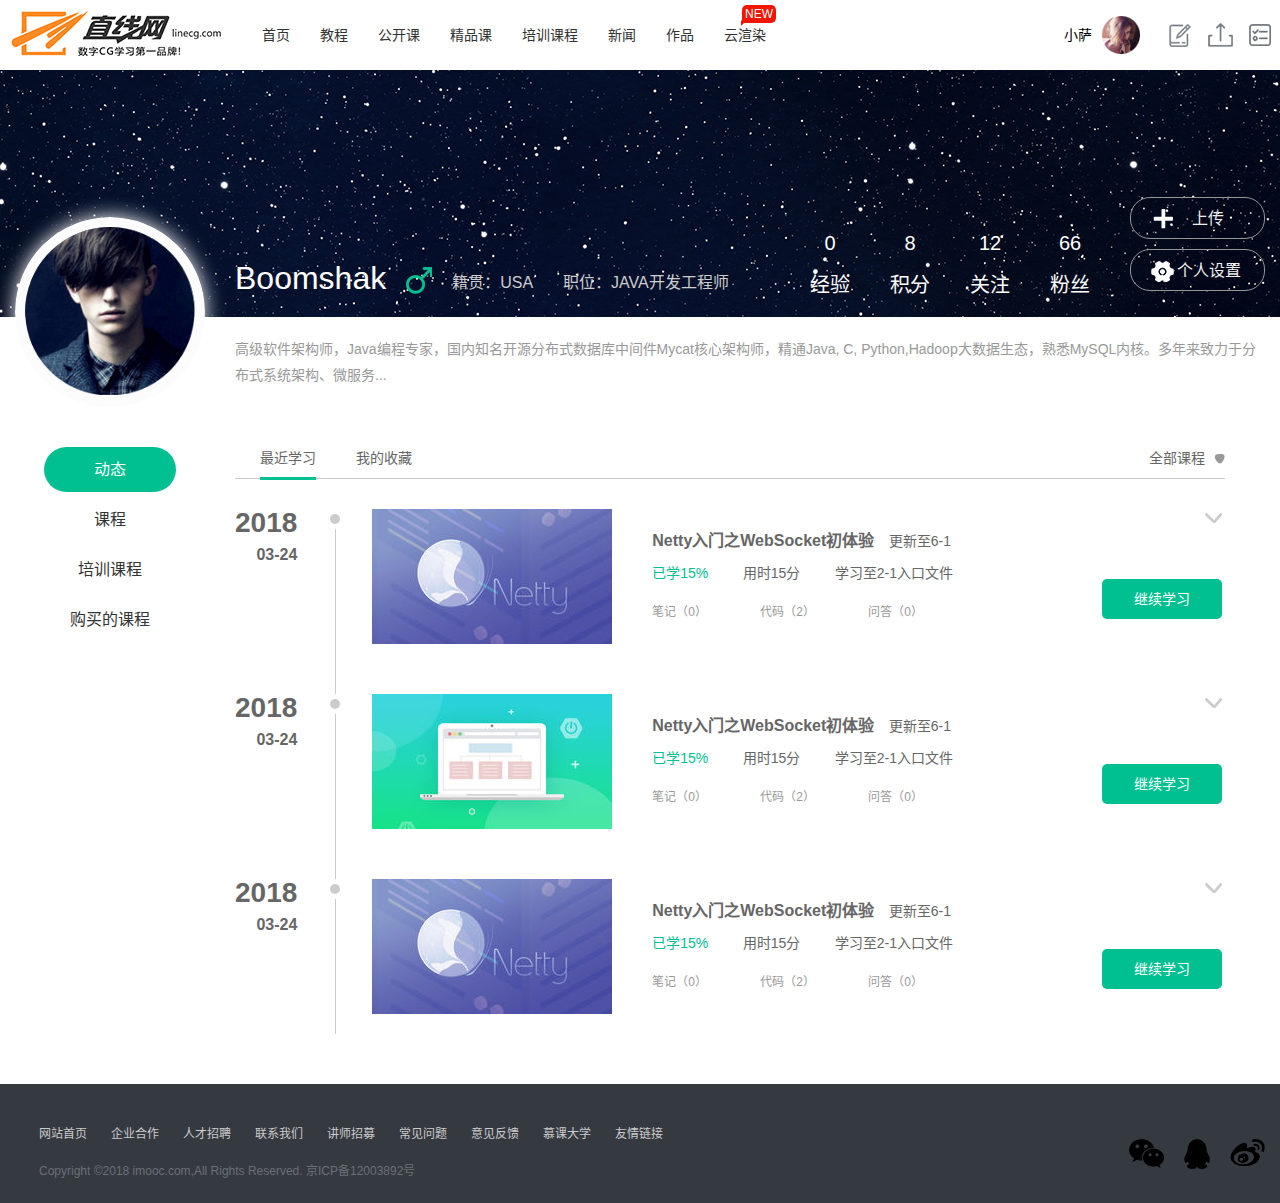
==== 个人中心(1).html @ e8cea6a4 "hash complate project" ====
<!DOCTYPE html>
<html lang="zh-CN">

<head>
	<meta charset="utf-8">
	<meta http-equiv="X-UA-Compatible" content="IE=edge">
	<title>Bootstrap 101 Template</title>
	<link rel="stylesheet" href="css/reset.css">
	<link rel="stylesheet" href="css/common.css">
</head>

<body>

	<div class="header clear">
		<a class="brand fl" href="#">
		</a>
		<div class="nav fl">
			<div class="item fl">
				<a href="#">首页</a>
			</div>
			<div class="item fl">
				<a href="#">教程</a>
			</div>
			<div class="item fl">
				<a href="#">公开课</a>
			</div>
			<div class="item fl">
				<a href="#">精品课</a>
			</div>
			<div class="item fl">
				<a href="#">培训课程</a>
			</div>
			<div class="item fl">
				<a href="#">新闻</a>
			</div>
			<div class="item fl">
				<a href="#">作品</a>
			</div>
			<div class="item fl hot">
				<a href="#">云渲染</a>
			</div>
		</div>
		<div class="search fl">
			<input type="text" placeholder="搜索你感兴趣的...">
		</div>
		<div class="fr user-info">
			<div class="item fl">
				<a href="#" class="fl mr20">
					<div class="name fl">小萨</div>
					<div class="pic fl">
						<img src="img/d7f8ecb3b6a9b56df1529e386123c9fa.png" alt="">
					</div>
				</a>
			</div>
			<div class="item fl">
				<a href="#" class="icon icon-edit"></a>
			</div>
			<div class="item fl">
				<a href="#" class="icon icon-upload"></a>
			</div>
			<div class="item fl">
				<a href="#" class="icon icon-book"></a>
			</div>
		</div>
	</div>
	<div class="main">
		<div class="my-center">
			<div class="w">
				<div class="bg"></div>
				<div class="my-info clear">
					<div class="columns fl">
						<div class="pic header">
							<img src="img/65aadc6ccd08f46d01442184a5bfc569.jpg" alt="">
						</div>
						<div class="menu">
							<div class="item">
								<a href="#" class="active">动态</a>
							</div>
							<div class="item">
								<a href="#">课程</a>
							</div>
							<div class="item">
								<a href="#">培训课程</a>
							</div>
							<div class="item">
								<a href="#">购买的课程 </a>
							</div>
						</div>
					</div>
					<div class="columns root fr">
						<div class="detalis">
							<div class=" w100 clear">
								<div class="fl">
									<div class="name fl">
										Boomshak
									</div>
									<div class="sex fl">
										<img src="img/f45297437ae33c64f875f0dc9db4326f.png" alt="">
									</div>
									<div class="fl option">
										籍贯：USA
									</div>
									<div class="fl pl30 option">
										职位：JAVA开发工程师
									</div>
								</div>
								<div class="btn-group fr">
									<a href="#">
										<img src="img/bd8c070f47b8ea1b3b8181ad1b0f7c76.png" alt="">
										<span>上传</span>
									</a>
									<a href="#">
										<img src="img/28a2e21b78fb4681441b763003028d7d.png" alt="">
										<span>个人设置</span>
									</a>
								</div>
								<div class="fr experience">
									<div class="item fl">
										<span>0</span>
										<span>经验</span>
									</div>
									<div class="item fl">
										<span>8</span>
										<span>积分</span>
									</div>
									<div class="item fl">
										<span>12</span>
										<span>关注</span>
									</div>
									<div class="item fl">
										<span>66</span>
										<span>粉丝</span>
									</div>
								</div>
							</div>
						</div>
						<div class="base-info">
							高级软件架构师，Java编程专家，国内知名开源分布式数据库中间件Mycat核心架构师，精通Java, C, Python,Hadoop大数据生态，熟悉MySQL内核。多年来致力于分布式系统架构、微服务...
						</div>
						<div class="content">
							<div class="title clear">
								<div class="fl">
									<span class="fl active">最近学习</span>
									<span class="fl">我的收藏</span>
								</div>
								<div class="fr">
									<a href="#" class="all">全部课程</a>
								</div>
							</div>
							<div class="history clear">
								<div class="item fl">
									<div class="date fl">
										<span>2018</span>
										03-24
									</div>
									<div class="pic fl" href="#">
										<img src="img/9f712d64a852515e6e95f629914adf67.jpg" alt="">
									</div>
									<div class="base-info-1 fl">
										<h3 href="#">Netty入门之WebSocket初体验
											<span class="add">更新至6-1</span>
											<a href="#" class="more"></a>
										</h3>
										<p>
											<span class="c00c091">已学15%</span>
											<span>用时15分</span>
											<span>学习至2-1入口文件</span>
										</p>
										<div class="note">
											<a href="#">笔记（0）</a>
											<a href="#">代码（2）</a>
											<a href="#">问答（0）</a>
											<a href="#" class="btn">继续学习</a>
										</div>
									</div>
								</div>
								<div class="item fl">
									<div class="date fl">
										<span>2018</span>
										03-24
									</div>
									<div class="pic fl" href="#">
										<img src="img/598eede379235be16a9b6307777846ab.jpg" alt="">
									</div>
									<div class="base-info-1 fl">
										<h3 href="#">Netty入门之WebSocket初体验
											<span class="add">更新至6-1</span>
											<a href="#" class="more"></a>
										</h3>
										<p>
											<span class="c00c091">已学15%</span>
											<span>用时15分</span>
											<span>学习至2-1入口文件</span>
										</p>
										<div class="note">
											<a href="#">笔记（0）</a>
											<a href="#">代码（2）</a>
											<a href="#">问答（0）</a>
											<a href="#" class="btn">继续学习</a>
										</div>
									</div>
								</div>
								<div class="item fl">
									<div class="date fl">
										<span>2018</span>
										03-24
									</div>
									<div class="pic fl" href="#">
										<img src="img/9f712d64a852515e6e95f629914adf67.jpg" alt="">
									</div>
									<div class="base-info-1 fl">
										<h3 href="#">Netty入门之WebSocket初体验
											<span class="add">更新至6-1</span>
											<a href="#" class="more"></a>
										</h3>
										<p>
											<span class="c00c091">已学15%</span>
											<span>用时15分</span>
											<span>学习至2-1入口文件</span>
										</p>
										<div class="note">
											<a href="#">笔记（0）</a>
											<a href="#">代码（2）</a>
											<a href="#">问答（0）</a>
											<a href="#" class="btn">继续学习</a>
										</div>
									</div>
								</div>
								<div class="line"></div>
							</div>
						</div>
					</div>

				</div>
			</div>
		</div>
	</div>
	<div class="footer">
		<div class="w clear">
			<div class="fl">
				<div class="nav clear">
					<div class="item fl">
						<a href="#">网站首页</a>
					</div>
					<div class="item fl">
						<a href="#">企业合作</a>
					</div>
					<div class="item fl">
						<a href="#">人才招聘</a>
					</div>
					<div class="item fl">
						<a href="#">联系我们</a>
					</div>
					<div class="item fl">
						<a href="#">讲师招募</a>
					</div>
					<div class="item fl">
						<a href="#">常见问题</a>
					</div>
					<div class="item fl">
						<a href="#">意见反馈</a>
					</div>
					<div class="item fl">
						<a href="#">慕课大学</a>
					</div>
					<div class="item fl">
						<a href="#">友情链接</a>
					</div>
				</div>
				<div class="copy-right">
					Copyright ©2018 imooc.com,All Rights Reserved. 京ICP备12003892号
				</div>
			</div>
			<div class="fr">
				<a href="#" class="icon fl">
					<img src="img/203c442f1d15b8f1aa7f4476cf5ecd4e.png" alt="">
				</a>
				<a href="#" class="icon fl">
					<img src="img/54817a2953822550980887e5f97c6851.png" alt="">
				</a>
				<a href="#" class="icon fl">
					<img src="img/b18117d2816c66c36b3ec83b43ba99d7.png" alt="">
				</a>
			</div>
		</div>
	</div>
	<script data-main="js/main.js" src="js/require.js"></script>
</body>

</html>
---- css/common.css ----
body {
  min-width: 1200px;
}
.w {
  max-width: 1340px;
  width: 100%;
  margin: 0 auto;
  padding: 0 15px;
  -webkit-box-sizing: border-box;
          box-sizing: border-box;
}
@media (max-width: 1400px) {
  .w {
    min-width: 1200px;
  }
}
.header {
	-webkit-box-shadow: 6px 0 10px rgba(85,85,85,0.1);
          box-shadow: 6px 0 10px rgba(85,85,85,0.1);
	height: 70px;
}
.header .brand {
  padding: 0 42px;
  height: 100%;
  width: 220px;
  background: url("../img/3e6cc81fecc982df2f2ba66da33e84f0.jpg") center center no-repeat;
  -webkit-transition: 0.3s;
  transition: 0.3s;
}
@media (max-width: 1400px) {
  .header .brand {
    padding-left: 0;
    background-position: left center;
  }
}
.header .nav {
  padding: 20px 0;
  line-height: 30px;
  font-size: 14px;
  color: #333;
}
.header .nav .item.hot {
  position: relative;
}
.header .nav .item.hot:after {
  content: "NEW";
  position: absolute;
  right: -10px;
  top: -15px;
  background: #f21500;
  padding: 3px;
  line-height: 1;
  font-size: 12px;
  color: #fff;
  border-radius: 5px 5px 5px 0;
}
.header .nav .item.hot:before {
  content: "";
  position: absolute;
  right: 19px;
  border: 3px solid transparent;
  border-left-color: #f21500;
}
.header .nav .item+.item {
  margin-left: 30px;
}
.header .search {
  margin-left: 30px;
  padding: 20px 0;
}
@media (max-width: 1330px) {
  .header .search {
    display: none;
  }
}
.header .search input {
  height: 30px;
  width: 240px;
  padding: 0 10px;
  background: #f3f3f3 url([data-uri]) right 10px center no-repeat;
  border: none;
  outline: none;
  font-size: 12px;
  border-radius: 5px;
}
.header .search input::-webkit-input-placeholder {
  color: #929da2;
}
.header .search input:-ms-input-placeholder {
  color: #929da2;
}
.header .search input::-ms-input-placeholder {
  color: #929da2;
}
.header .search input::placeholder {
  color: #929da2;
}
.header .user-info {
  height: 100%;
  padding-right: 50px;
  font-size: 14px;
  color: #000;
  line-height: 70px;
  -webkit-transition: 0.3s;
  transition: 0.3s;
}
@media (max-width: 1400px) {
  .header .user-info {
    padding-right: 0;
  }
}
.header .user-info .mr20 {
  margin-right: 20px;
}
.header .user-info img {
  vertical-align: middle;
  margin-top: -2px;
}
.header .user-info .name {
  padding-right: 10px;
}
.header .user-info .item {
  height: 100%;
}
.header .user-info .icon {
  display: block;
  width: 40px;
  height: 100%;
  background: url("") center center no-repeat;
}
.header .user-info .icon.icon-edit {
  background-image: url([data-uri]);
}
.header .user-info .icon.icon-upload {
  background-image: url([data-uri]);
}
.header .user-info .icon.icon-book {
  background-image: url([data-uri]);
}
.main .tabs {
  padding: 34px 0 20px;
  margin-bottom: 20px;
}
.main .tabs .tabs-control .item {
  padding: 0 15px;
  font-size: 14px;
  color: #666;
  line-height: 40px;
}
.main .tabs .tabs-control .item:hover,
.main .tabs .tabs-control .item.active {
  background: #00c091;
  -webkit-transition: 0.3s;
  transition: 0.3s;
}
.main .tabs .tabs-control .item:hover a,
.main .tabs .tabs-control .item.active a {
  color: #fff;
  -webkit-transition: 0.3s;
  transition: 0.3s;
  background-image: url([data-uri]);
}
.main .tabs .tabs-control .item:hover a.teacher,
.main .tabs .tabs-control .item.active a.teacher {
  background-image: url([data-uri]);
}
.main .tabs .tabs-control .item a {
  display: block;
  padding-left: 24px;
  background: url([data-uri]) left center no-repeat;
}
.main .tabs .tabs-control .item a.teacher {
  background-image: url([data-uri]);
}
.main .tabs .tabs-wrap {
  -webkit-box-shadow: 6px 0 10px rgba(85,85,85,0.1), inset 6px 0 10px rgba(85,85,85,0.1);
          box-shadow: 6px 0 10px rgba(85,85,85,0.1), inset 6px 0 10px rgba(85,85,85,0.1);
  padding: 30px 30px 20px;
  background: url([data-uri]) center bottom 15px no-repeat;
}
.main .tabs .tabs-wrap.no-more-icon {
  background: none;
}
.main .tabs .tabs-wrap .row {
  padding-bottom: 6px;
  font-size: 12px;
  color: #b6b6b6;
  line-height: 24px;
}
.main .tabs .tabs-wrap .row .label {
  margin: 10px 0;
  width: 68px;
}
.main .tabs .tabs-wrap .row .option span {
  margin: 10px 0;
  margin-right: 15px;
  width: 60px;
  height: 22px;
  line-height: 22px;
  border: 1px solid #b6b6b6;
  border-radius: 11px;
  text-align: center;
  cursor: pointer;
  color: #999;
}
.main .tabs .tabs-wrap .row .option span.more {
  background: url("../img/下载(9)拷贝2.png") center center no-repeat;
}
.main .tabs .tabs-wrap .row .option span.active,
.main .tabs .tabs-wrap .row .option span:hover {
  background-color: #00c091;
  color: #fff;
  border-color: #00c091;
}
.main .tabs .tabs-wrap .base-info {
  margin: 0 -30px;
  padding: 20px 30px 0;
  font-size: 14px;
  color: #999;
  border-top: 1px dashed #e0e0e0;
}
.main .tabs .tabs-wrap .base-info h3 {
  padding-bottom: 10px;
  font-weight: normal;
}
.main .sort {
  font-size: 14px;
  color: #666;
  line-height: 33px;
  border-bottom: 1px solid #eee;
}
.main .sort a {
  position: relative;
  margin-left: 30px;
}
.main .sort a:after {
  content: "";
  position: absolute;
  bottom: -2px;
  left: 0;
  right: 0;
  border-top: 3px solid transparent;
  -webkit-transition: 0.3s;
  transition: 0.3s;
}
.main .sort a.active:after,
.main .sort a:hover:after {
  border-color: #00c091;
}
.main .list {
  padding-top: 30px;
}
.main .list .item {
  width: 23.5%;
  margin-left: 2%;
  margin-bottom: 22px;
  -webkit-box-shadow: 4px 4px 8px rgba(0,20,84,0.1);
          box-shadow: 4px 4px 8px rgba(0,20,84,0.1);
  overflow: hidden;
  border-radius: 5px;
  cursor: pointer;
}
.main .list .item:nth-child(4n+1) {
  margin-left: 0;
}
.main .list .item:hover,
.main .list .item.active {
  display: block;
}
.main .list .item:hover .layout,
.main .list .item.active .layout {
  background: rgba(0,0,0,0.5);
}
.main .list .item:hover .layout .pre,
.main .list .item.active .layout .pre {
  -webkit-transform: translateX(0);
          transform: translateX(0);
}
.main .list .item:hover .layout .hot,
.main .list .item.active .layout .hot {
  -webkit-transform: translateX(0);
          transform: translateX(0);
}
.main .list .item:hover .layout .play,
.main .list .item.active .layout .play {
  top: 50%;
  -webkit-transform: translateY(0);
          transform: translateY(0);
  opacity: 1;
}
.main .list .item:hover .user-info .name,
.main .list .item.active .user-info .name,
.main .list .item:hover .user-info p span,
.main .list .item.active .user-info p span,
.main .list .item:hover .user-info h3,
.main .list .item.active .user-info h3 {
  color: #00c091;
}
.main .list .item .pic {
  position: relative;
}
.main .list .item .pic img {
  display: block;
  width: 100%;
}
.main .list .item .layout {
  position: absolute;
  top: 0;
  left: 0;
  right: 0;
  bottom: 0;
  background: rgba(0,0,0,0);
  -webkit-transition: 0.5s;
  transition: 0.5s;
}
.main .list .item .layout .play {
  position: absolute;
  top: 50%;
  left: 50%;
  margin-top: -47.5px;
  margin-left: -47.5px;
  width: 95px;
  height: 95px;
  top: 0;
  opacity: 0;
  -webkit-transform: translateY(-100%);
          transform: translateY(-100%);
  -webkit-transition: 0.3s;
  transition: 0.3s;
}
.main .list .item .layout .play img {
  display: block;
  width: 100%;
}
.main .list .item .layout .tips {
  position: absolute;
  bottom: 14px;
  left: 11px;
  font-size: 14px;
  color: #fff;
  text-align: center;
  width: 75px;
  height: 32px;
  line-height: 32px;
  border-radius: 16px;
  background: rgba(255,255,255,0.5);
}
.main .list .item .layout .pre {
  position: absolute;
  top: 9px;
  left: 0;
  color: #fff;
  width: 84px;
  height: 33px;
  font-size: 14px;
  line-height: 33px;
  border-radius: 0 16px 16px 0;
  background: #00c091;
  text-align: center;
  -webkit-transform: translateX(-100%);
          transform: translateX(-100%);
  -webkit-transition: 0.3s;
  transition: 0.3s;
}
.main .list .item .layout .hot {
  position: absolute;
  top: 9px;
  right: 0;
  color: #fff;
  width: 84px;
  height: 33px;
  font-size: 14px;
  line-height: 33px;
  border-radius: 16px 0 0 16px;
  background: #00c091;
  text-align: center;
  -webkit-transform: translateX(100%);
          transform: translateX(100%);
  -webkit-transition: 0.3s;
  transition: 0.3s;
}
.main .list .item .user-info {
  margin-top: -45px;
  text-align: center;
  line-height: 2;
}
.main .list .item .user-info .pic {
  width: 70px;
  height: 70px;
  margin: 0 auto;
  border: 5px solid #fff;
  border-radius: 50%;
  overflow: hidden;
}
.main .list .item .user-info .name {
  font-size: 14px;
  color: #000;
  text-align: center;
}
.main .list .item .user-info p {
  font-size: 12px;
  color: #999;
  text-align: center;
}
.main .list .item .user-info h3 {
  font-size: 16px;
  color: #333;
  font-weight: bold;
}
.main .list .item .user-info .time {
  padding: 20px 10px 5px;
  font-size: 12px;
  color: #999;
}
.main .list .item .user-info .time .icon {
  margin: 0 10px;
  font-size: 14px;
  font-weight: bold;
  padding-left: 25px;
  background: url([data-uri]) left center no-repeat;
}
.main .list .item .user-info .time .icon+.icon {
  background-image: url([data-uri]);
}
.main .page-control {
  text-align: center;
  border-top: 1px solid #eee;
}
.main .page-control.p20-0-100 {
  padding: 20px 0 80px;
}
.main .page-control a {
  display: inline-block;
  margin: 0 10px;
  height: 38px;
  padding: 0 15px;
  font-size: 14px;
  color: #999;
  line-height: 38px;
  text-align: center;
  border: 1px solid #eee;
  border-radius: 5px;
}
.main .page-control a.num {
  -webkit-transition: 0.3s;
  transition: 0.3s;
}
.main .page-control a.num:hover {
  color: #fff;
  background-color: #00c091;
}
.main .my-center {
  background: url("../img/8daa1b83b24db44a7780ee5f6e77a4d5.jpg") center top no-repeat;
}
.main .my-center .bg {
  height: 147px;
}
.main .my-center .my-info .header {
  width: 170px;
  height: 170px;
  border-radius: 50%;
  overflow: hidden;
  border: 10px solid #fcfcfc;
  -webkit-box-shadow: 0 0 20px #fff;
          box-shadow: 0 0 20px #fff;
}
.main .my-center .my-info .header img {
  display: block;
  width: 100%;
}
.main .my-center .my-info .menu {
  padding-top: 35px;
}
.main .my-center .my-info .menu a {
  display: block;
  width: 132px;
  margin: 5px auto 0;
  height: 45px;
  line-height: 45px;
  text-align: center;
  color: #333;
  font-size: 16px;
  border-radius: 22.5px;
  -webkit-transition: 0.3s;
  transition: 0.3s;
}
.main .my-center .my-info .menu a:hover,
.main .my-center .my-info .menu a.active {
  color: #fff;
  background: #00c091;
}
.main .my-center .my-info .w100 {
  width: 100%;
}
@media (max-width: 1250px) {
  .main .my-center .my-info .w100 {
    position: relative;
  }
}
.main .my-center .my-info .detalis {
  padding-top: 40px;
  font-size: 16px;
  color: #ccc;
  line-height: 42px;
}
.main .my-center .my-info .detalis .sex {
  padding: 10px 20px 0;
  line-height: 0;
}
.main .my-center .my-info .detalis .name {
  font-size: 32px;
  color: #fffefe;
}
.main .my-center .my-info .detalis .pl30 {
  padding-left: 30px;
}
.main .my-center .my-info .detalis .option {
  padding-top: 10px;
  line-height: 32px;
}
.main .my-center .my-info .detalis .btn-group {
  margin-top: -60px;
}
.main .my-center .my-info .detalis .btn-group a {
  display: block;
  width: 133px;
  height: 40px;
  border: 1px solid #959696;
  border-radius: 20px;
  font-size: 0;
  text-align: center;
}
.main .my-center .my-info .detalis .btn-group a+a {
  margin-top: 10px;
}
.main .my-center .my-info .detalis .btn-group a span,
.main .my-center .my-info .detalis .btn-group a img {
  vertical-align: middle;
}
.main .my-center .my-info .detalis .btn-group a span {
  display: inline-block;
  width: 70px;
  text-align: center;
  font-size: 16px;
  color: #eee;
  line-height: 40px;
}
.main .my-center .my-info .detalis .experience {
  padding-right: 20px;
  margin-top: -35px;
}
@media (max-width: 1250px) {
  .main .my-center .my-info .detalis .experience {
    position: absolute;
    right: 120px;
    top: -50px;
  }
}
.main .my-center .my-info .detalis .experience .item {
  padding: 0 20px;
  font-size: 20px;
  color: #fff;
  text-align: center;
}
.main .my-center .my-info .detalis .experience .item span {
  display: block;
}
.main .my-center .my-info .base-info {
  padding-top: 30px;
  font-size: 14px;
  color: #999;
  line-height: 26px;
}
.main .my-center .my-info .root {
  width: 1100px;
  width: calc(100% - 220px);
}
.main .my-center .my-info .content {
  padding-top: 50px;
}
.main .my-center .my-info .content .title {
  font-size: 14px;
  color: #666;
  line-height: 40px;
  border-bottom: 1px solid #ccc;
  max-width: 990px;
}
.main .my-center .my-info .content .title span {
  position: relative;
  margin: 0 15px 0 25px;
  cursor: pointer;
}
.main .my-center .my-info .content .title span:after {
  content: "";
  position: absolute;
  bottom: -2px;
  left: 0;
  right: 0;
  height: 3px;
  -webkit-transition: 0.3s;
  transition: 0.3s;
}
.main .my-center .my-info .content .title span:hover:after,
.main .my-center .my-info .content .title span.active:after {
  background-color: #00c091;
}
.main .my-center .my-info .content .title .all {
  padding-right: 20px;
  background: url([data-uri]) right center no-repeat;
}
.main .my-center .my-info .content .history {
  position: relative;
  padding-top: 30px;
  margin-bottom: 20px;
}
.main .my-center .my-info .content .history .line {
  position: absolute;
  top: 30px;
  bottom: 30px;
  left: 100px;
  width: 1px;
  background: #ccc;
}
.main .my-center .my-info .content .history .item {
  padding-bottom: 50px;
  width: 100%;
  position: relative;
}
.main .my-center .my-info .content .history .item:after {
  content: "";
  position: absolute;
  left: 90px;
  z-index: 1;
  width: 10px;
  height: 10px;
  border-radius: 50%;
  background: #ccc;
  border: 5px solid #fff;
}
.main .my-center .my-info .content .history .date {
  font-size: 16px;
  color: #666;
  text-align: right;
  font-weight: bold;
  line-height: 1;
}
.main .my-center .my-info .content .history .date span {
  font-size: 28px;
  color: #666;
  display: block;
  padding-bottom: 10px;
}
.main .my-center .my-info .content .history .pic {
  padding-left: 75px;
}
.main .my-center .my-info .content .history .pic img {
  display: block;
  width: 100%;
}
.main .my-center .my-info .content .history .base-info-1 {
  padding-left: 40px;
  padding-top: 0;
  width: 570px;
}
@media (max-width: 1250px) {
  .main .my-center .my-info .content .history .base-info-1 {
    width: calc(100% - 425px);
  }
}
.main .my-center .my-info .content .history .base-info-1 h3 {
  position: relative;
  padding: 24px 0 8px 0;
  font-size: 16px;
  color: #666;
  font-weight: bold;
  line-height: 1;
}
.main .my-center .my-info .content .history .base-info-1 h3 .add {
  padding-left: 10px;
  display: inline-block;
  font-size: 14px;
  color: #666;
  font-weight: normal;
}
.main .my-center .my-info .content .history .base-info-1 h3 .more {
  position: absolute;
  top: 0;
  right: 0;
  width: 20px;
  height: 18px;
  background: url("../img/ad89285a775ef8b2d6ac7d10fd6aa698.jpg") right center no-repeat;
}
.main .my-center .my-info .content .history .base-info-1 p {
  padding-top: 5px;
  padding-bottom: 20px;
}
.main .my-center .my-info .content .history .base-info-1 p span {
  font-size: 14px;
  color: #666;
}
.main .my-center .my-info .content .history .base-info-1 p span+span {
  padding-left: 30px;
}
.main .my-center .my-info .content .history .base-info-1 p span.c00c091 {
  color: #00c091;
}
.main .my-center .my-info .content .history .base-info-1 .note {
  position: relative;
  font-size: 12px;
  color: #999;
}
.main .my-center .my-info .content .history .base-info-1 .note a+a {
  margin-left: 50px;
}
.main .my-center .my-info .content .history .base-info-1 .note .btn {
  position: absolute;
  right: 0;
  bottom: 0;
  font-size: 14px;
  color: #fff;
  width: 120px;
  height: 40px;
  line-height: 40px;
  text-align: center;
  border-radius: 5px;
  background: #00c091;
}
.main .teacher-center {
  background: url("../img/24f6822b5a2a268736acc15ff4f28cde.png") top -70px center no-repeat;
}
.main .teacher-center .top {
  padding-bottom: 60px;
}
.main .teacher-center .top .contact-me {
  padding: 70px 0 40px;
  text-align: right;
}
.main .teacher-center .top .contact-me a {
  width: 50px;
  height: 50px;
  background: url([data-uri]) center center no-repeat;
  margin-left: 30px;
}
.main .teacher-center .top .contact-me a.qq {
  background-image: url([data-uri]);
}
.main .teacher-center .top .contact-me a.weibo {
  background-image: url([data-uri]);
}
.main .teacher-center .top .teacher-pic {
  width: 184px;
  height: 184px;
  margin: 0 auto;
  border-radius: 50%;
  overflow: hidden;
  border: 5px solid #fff;
  -webkit-box-shadow: 0 0 10px #fff;
          box-shadow: 0 0 10px #fff;
}
.main .teacher-center .top .teacher-pic img {
  display: block;
  width: 100%;
}
.main .teacher-center .top .name {
  padding: 24px 0 13px;
  font-size: 24px;
  color: #fff;
  line-height: 1;
  text-align: center;
}
.main .teacher-center .top .name span {
  position: relative;
}
.main .teacher-center .top .name span .flow {
  position: absolute;
  top: 0px;
  right: -140px;
  width: 76px;
  height: 32px;
  line-height: 32px;
  text-align: center;
  font-size: 14px;
  color: #fff;
  border-radius: 16px;
  border: 1px solid #fff;
}
.main .teacher-center .top .sub-title {
  font-size: 14px;
  color: #fff;
  line-height: 1;
  text-align: center;
}
.main .teacher-center .top h3 {
  padding: 33px 0;
  font-size: 24px;
  text-align: center;
  color: #fff;
  font-weight: bold;
}
.main .teacher-center .top p {
  font-size: 14px;
  color: #fff;
  line-height: 2;
  text-align: center;
  max-width: 80%;
  width: 1000px;
  margin: 0 auto;
}
.main .teacher-center .top .experience {
  padding: 30px 0 60px;
  text-align: center;
  font-size: 0;
}
.main .teacher-center .top .experience .item {
  display: inline-block;
  width: 90px;
}
.main .teacher-center .top .experience .item span {
  font-size: 20px;
  color: #fff;
  font-weight: bold;
  display: block;
  line-height: 2;
}
.main .teacher-center .top .experience .item span+span {
  font-size: 16px;
  color: #ccc;
}
.main .teacher-center .teacher-title h3 {
  font-size: 24px;
  color: #333;
  line-height: 2;
  text-align: center;
  background: url([data-uri]) center center no-repeat;
}
.main .teacher-center .teacher-title h4 {
  padding-top: 20px;
  font-size: 14px;
  color: #ccc;
  line-height: 1;
  text-align: center;
}
.main .teacher-center .w80 {
  padding-top: 50px;
  width: 80%;
  margin: 0 auto;
}
.main .teacher-center .w80 .w50 {
  position: relative;
  width: 49%;
  margin-bottom: 14px;
  border-radius: 5px;
  overflow: hidden;
}
.main .teacher-center .w80 .w50 img {
  display: block;
  width: 100%;
}
.main .teacher-center .w80 .w50 .layout {
  position: absolute;
  bottom: 0;
  left: 0;
  right: 0;
  background: rgba(0,0,0,0.53);
  padding: 15px;
}
.main .teacher-center .w80 .w50 .layout h3 {
  font-size: 16px;
  color: #fff;
  padding-bottom: 10px;
}
.main .teacher-center .w80 .w50 .layout p {
  font-size: 14px;
  color: #ccc;
}
.main .teacher-center .w80 .w50 .layout p .cost {
  float: right;
  font-size: 16px;
  color: #fff;
  font-weight: bold;
}
.main .teacher-center .btn.more {
  display: block;
  margin: 70px auto 60px;
  width: 120px;
  height: 45px;
  background: #00c091;
  font-size: 14px;
  color: #fff;
  text-align: center;
  line-height: 45px;
  border-radius: 5px;
}
.main .teacher-center .w100 {
  padding-top: 40px;
  font-size: 0;
}
.main .teacher-center .w100.style2 .w25 {
  border: 1px solid #f0f0f0;
  -webkit-box-sizing: border-box;
          box-sizing: border-box;
}
.main .teacher-center .w100.style2 .w25 h3 {
  padding: 10px 0;
  line-height: 2;
}
.main .teacher-center .w100.style2 .w25 p {
  padding-bottom: 15px;
  max-width: 90%;
  text-align: left;
}
.main .teacher-center .w100 .w25 {
  display: inline-block;
  width: 23.5%;
  border-bottom: 3px solid transparent;
  -webkit-transition: 0.3s;
  transition: 0.3s;
}
.main .teacher-center .w100 .w25:hover {
  border-bottom-color: #00c091;
}
.main .teacher-center .w100 .w25 .pic {
  position: relative;
}
.main .teacher-center .w100 .w25 .pic img {
  display: block;
  width: 100%;
}
.main .teacher-center .w100 .w25 .pic .layout {
  position: absolute;
  top: 50%;
  left: 50%;
  -webkit-transform: translate(-50%, -50%);
          transform: translate(-50%, -50%);
  width: 130px;
  font-size: 14px;
  color: #fff;
  line-height: 40px;
  height: 40px;
  text-align: center;
  border-top: 1px solid #fff;
  border-bottom: 1px solid #fff;
}
.main .teacher-center .w100 .w25+.w25 {
  margin-left: 2%;
}
.main .teacher-center .w100 .w25 h3 {
  font-size: 16px;
  color: #666;
  text-align: center;
  line-height: 60px;
}
.main .teacher-center .w100 .w25 h3 span {
  display: inline-block;
  width: 38px;
  height: 24px;
  font-size: 14px;
  color: #fff;
  line-height: 24px;
  border-radius: 12px;
  background: #ff8b25;
  margin-top: -4px;
  margin-right: 5px;
}
.main .teacher-center .w100 .w25 p {
  padding-bottom: 20px;
  font-size: 14px;
  color: #ccc;
  max-width: 80%;
  margin: 0 auto;
  line-height: 1.5;
  text-align: center;
}
.main .teacher-center .w100 .w25 .note {
  padding: 0 0 10px;
  font-size: 12px;
  color: #ccc;
  max-width: 90%;
  margin: 0 auto;
}
.main .teacher-center .w100 .w25 .note span+span {
  padding-left: 34px;
}
.main .play-window .video-wrap {
  padding: 0 40px 30px;
  background: #25272a;
}
.main .play-window .video-wrap .header-nav {
  padding: 30px 0 20px;
  font-size: 14px;
  color: #eee;
}
.main .play-window .video-wrap .header-nav span {
  color: #00c091;
}
.main .play-window .video-wrap .title {
  font-size: 24px;
  color: #fff;
  padding-bottom: 10px;
}
.main .play-window .video-wrap .title .w {
  padding: 0;
  width: 85%;
  min-width: auto;
}
.main .play-window .video-wrap .title a {
  margin-left: 10px;
  width: 90px;
  height: 30px;
  font-size: 12px;
  color: #fff;
  line-height: 30px;
  text-align: center;
  border-radius: 5px;
  background: #00c091;
}
.main .play-window .video-wrap .video {
  width: 80%;
  height: 887px;
}
@media (max-width: 1500px) {
  .main .play-window .video-wrap .video {
    width: 70%;
  }
}
.main .play-window .video-wrap .video img {
  display: block;
  width: 100%;
  height: 100%;
}
.main .play-window .video-wrap .list-wrap {
  position: relative;
  width: calc(20% - 20px);
  margin-left: 20px;
  -webkit-box-sizing: border-box;
          box-sizing: border-box;
  background: #353940;
}
@media (max-width: 1500px) {
  .main .play-window .video-wrap .list-wrap {
    width: calc(30% - 20px);
  }
}
.main .play-window .video-wrap .list-wrap .rotate {
  padding: 0 15px;
  font-size: 12px;
  color: #ccc;
}
.main .play-window .video-wrap .list-wrap .rotate .score {
  font-size: 32px;
  line-height: 75px;
  color: #37e3b9;
}
.main .play-window .video-wrap .list-wrap .rotate .pl20 {
  padding-top: 16px;
  padding-left: 20px;
}
.main .play-window .video-wrap .list-wrap .rotate .pl20 h3 {
  padding-bottom: 5px;
}
.main .play-window .video-wrap .list-wrap .list-b {
  padding-top: 20px;
  height: 700px;
  overflow-y: scroll;
  border-bottom: 5px solid #4b4b4b;
  border-top: 5px solid #4b4b4b;
}
.main .play-window .video-wrap .list-wrap .list-b::-webkit-scrollbar {
  width: 4px;
  height: 4px;
}
.main .play-window .video-wrap .list-wrap .list-b::-webkit-scrollbar-thumb {
  background: #fff;
  border-radius: 2px;
}
.main .play-window .video-wrap .list-wrap .list-b .item {
  padding: 0 5% 20px;
  width: 100%;
  -webkit-box-sizing: border-box;
          box-sizing: border-box;
  margin: 0 auto;
  display: -moz-flex;
  display: -ms-flex;
  display: -o-flex;
  display: -webkit-box;
  display: -ms-flexbox;
  display: flex;
  -webkit-box-align: center;
      -ms-flex-align: center;
          align-items: center;
}
.main .play-window .video-wrap .list-wrap .list-b .item .pic {
  position: relative;
  width: 140px;
}
@media (max-width: 1650px) {
  .main .play-window .video-wrap .list-wrap .list-b .item .pic {
    width: 100px;
  }
}
.main .play-window .video-wrap .list-wrap .list-b .item .pic img {
  display: block;
  width: 100%;
  border-radius: 5px;
}
.main .play-window .video-wrap .list-wrap .list-b .item .pic .num {
  position: absolute;
  left: 0;
  top: -10px;
  font-size: 12px;
  color: #fff;
  padding: 2px 4px;
  border-radius: 5px;
  background: #ff8b25;
}
.main .play-window .video-wrap .list-wrap .list-b .item p {
  padding-left: 18px;
  -webkit-box-sizing: border-box;
          box-sizing: border-box;
  width: calc(100% - 140px);
  font-size: 12px;
  color: #ccc;
}
@media (max-width: 1650px) {
  .main .play-window .video-wrap .list-wrap .list-b .item p {
    width: calc(100% - 100px);
  }
}
.main .play-window .video-wrap .list-wrap .download {
  padding: 20px 0;
}
.main .play-window .video-wrap .list-wrap .download a {
  float: left;
  width: 25%;
}
.main .play-window .video-wrap .list-wrap .download a span {
  display: block;
  font-size: 12px;
  color: #999;
  line-height: 1;
  text-align: center;
  background: url("") center center no-repeat;
}
.main .play-window .video-wrap .list-wrap .download a .icon {
  height: 30px;
}
.main .play-window .video-wrap .list-wrap .menu {
  position: absolute;
  height: 40px;
  width: 20px;
  left: -20px;
  top: 50%;
  margin-top: -20px;
  cursor: pointer;
  background: url([data-uri]) center center no-repeat;
}
.main .p0-40 {
  padding: 0 40px;
}
.main .wrap-4-1-fabu-jieshao {
  padding-top: 25px;
  padding-bottom: 40px;
  display: -moz-flex;
  display: -ms-flex;
  display: -o-flex;
  display: -webkit-box;
  display: -ms-flexbox;
  display: flex;
}
.main .wrap-4-1-fabu-jieshao h3 {
  position: relative;
  padding-left: 16px;
  font-size: 18px;
  color: #333;
  line-height: 1;
}
.main .wrap-4-1-fabu-jieshao h3:after {
  content: "";
  position: absolute;
  top: 3px;
  left: 0;
  bottom: 3px;
  width: 3px;
  border-radius: 3px;
  background: #00c091;
}
.main .fabu {
  padding: 20px 30px;
  -webkit-box-shadow: 0 0 5px #eee;
          box-shadow: 0 0 5px #eee;
  -webkit-box-flex: 0;
      -ms-flex: 0 0 50%;
          flex: 0 0 50%;
  width: 50%;
}
.main .fabu .pt12 {
  padding-top: 12px;
}
.main .fabu .pb12 {
  padding-bottom: 12px;
}
.main .fabu .pic {
  width: 50px;
}
.main .fabu .pic img {
  display: block;
  width: 100%;
}
.main .fabu h4 {
  padding: 0 20px;
  font-size: 14px;
  color: #333;
  line-height: 50px;
}
.main .fabu a {
  margin: 9px 10px;
  min-width: 56px;
  padding: 0 5px;
  -webkit-box-sizing: border-box;
          box-sizing: border-box;
  font-size: 12px;
  color: #fff;
  background: #00c091;
  height: 30px;
  line-height: 30px;
  border-radius: 15px;
  border: 1px solid #00c091;
  text-align: center;
}
.main .fabu .find-me {
  border: 1px solid #666;
  color: #666;
  background: #fff;
}
.main .fabu p {
  padding: 5px;
  font-size: 12px;
  color: #666;
}
.main .fabu p span+span {
  padding-left: 20px;
}
.main .fabu p .fz30 {
  font-size: 30px;
}
.main .fabu p .fwb {
  font-weight: bold;
}
.main .jieshao {
  padding: 20px 30px;
  -webkit-box-shadow: 0 0 5px #eee;
          box-shadow: 0 0 5px #eee;
  font-size: 12px;
  color: #666;
  line-height: 22px;
  margin-left: 20px;
}
.main .jieshao p {
  padding-top: 12px;
}
.main .like-list {
  display: -moz-flex;
  display: -ms-flex;
  display: -o-flex;
  display: -webkit-box;
  display: -ms-flexbox;
  display: flex;
  padding: 30px 0 60px;
}
.main .like-list .item {
  -webkit-box-flex: 1;
      -ms-flex: 1;
          flex: 1;
  -webkit-box-shadow: 0 0 10px #bbb;
          box-shadow: 0 0 10px #bbb;
  border-radius: 5px;
  overflow: hidden;
}
.main .like-list .item+.item {
  margin-left: 1%;
}
.main .like-list .item .pic img {
  display: block;
  width: 100%;
}
.main .like-list .item p {
  padding: 10px;
  font-size: 12px;
  color: #666;
  line-height: 1.5;
}
.main .ads .w49-5 {
  width: 49.5%;
  height: 100px;
}
.main .ads .w49-5 a,
.main .ads .w49-5 img {
  display: block;
  width: 100%;
  height: 100%;
}
.main .ads .w49-5 .w49-5 {
  width: 49%;
}
.main .pinglun-list {
  padding: 20px 0 70px;
}
.main .pinglun-list h3 {
  position: relative;
  margin: 25px 0 20px;
  padding-left: 12px;
  font-size: 18px;
  color: #333;
  line-height: 1;
}
.main .pinglun-list h3:after {
  content: "";
  position: absolute;
  top: 3px;
  left: 0;
  bottom: 3px;
  width: 3px;
  border-radius: 3px;
  background: #00c091;
}
.main .pinglun-list .w49-5 {
  width: 65%;
  -webkit-box-sizing: border-box;
          box-sizing: border-box;
  padding: 0 25px;
  -webkit-box-shadow: 0 0 5px #ccc;
          box-shadow: 0 0 5px #ccc;
}
.main .pinglun-list .w49-5+.w49-5 {
  width: 34%;
}
.main .pinglun-list .pinglun-4-1 {
  padding-bottom: 30px;
}
.main .pinglun-list .pinglun-4-1 .sms-edit {
  border: 1px solid #999;
  padding: 5px;
  border-radius: 5px;
  text-align: right;
}
.main .pinglun-list .pinglun-4-1 .sms-edit textarea {
  width: 100%;
  border: none;
  outline: none;
}
.main .pinglun-list .pinglun-4-1 .sms-edit textarea::-webkit-input-placeholder {
  font-family: microsoft yahei;
}
.main .pinglun-list .pinglun-4-1 .sms-edit textarea:-ms-input-placeholder {
  font-family: microsoft yahei;
}
.main .pinglun-list .pinglun-4-1 .sms-edit textarea::-ms-input-placeholder {
  font-family: microsoft yahei;
}
.main .pinglun-list .pinglun-4-1 .sms-edit textarea::placeholder {
  font-family: microsoft yahei;
}
.main .pinglun-list .pinglun-4-1 .sms-edit .sms-edit-footer a {
  margin: 0 10px;
}
.main .pinglun-list .pinglun-4-1 .sms-edit .sms-edit-footer input {
  margin-top: -4px;
  display: inline-block;
  vertical-align: middle;
  width: 15px;
  height: 15px;
  border: 1px solid #999;
  border-radius: 5px;
  outline: none;
}
.main .pinglun-list .pinglun-4-1 .sms-edit-submit {
  padding: 15px 0 30px;
  overflow: hidden;
}
.main .pinglun-list .pinglun-4-1 .sms-edit-submit a {
  float: right;
  display: block;
  width: 120px;
  height: 40px;
  font-size: 14px;
  color: #fff;
  line-height: 40px;
  text-align: center;
  background: #00c091;
  border-radius: 5px;
}
.main .pinglun-list .pinglun-4-1 .pinglun-list-child {
  padding-top: 30px;
  border-top: 1px solid #999;
  font-size: 14px;
  color: #666;
  line-height: 1;
}
.main .pinglun-list .pinglun-4-1 .pinglun-list-child .sort-pl span {
  padding: 0 10px;
}
.main .pinglun-list .pinglun-4-1 .pinglun-list-child .sort-pl a:hover {
  color: #00c091;
}
.main .pinglun-list .pinglun-4-1 .pinglun-list-child .item {
  padding-top: 20px;
  display: -moz-flex;
  display: -ms-flex;
  display: -o-flex;
  display: -webkit-box;
  display: -ms-flexbox;
  display: flex;
  -webkit-box-pack: justify;
      -ms-flex-pack: justify;
          justify-content: space-between;
  height: 100px;
  border-bottom: 1px solid #e9e9e9;
}
.main .pinglun-list .pinglun-4-1 .pinglun-list-child .item .left {
  display: -moz-flex;
  display: -ms-flex;
  display: -o-flex;
  display: -webkit-box;
  display: -ms-flexbox;
  display: flex;
}
.main .pinglun-list .pinglun-4-1 .pinglun-list-child .item .left .pic {
  padding-right: 30px;
}
.main .pinglun-list .pinglun-4-1 .pinglun-list-child .item .left .pic img {
  display: block;
  width: 60px;
}
.main .pinglun-list .pinglun-4-1 .pinglun-list-child .item .left .name {
  font-size: 14px;
  color: #ff8b25;
  padding: 10px 0;
}
.main .pinglun-list .pinglun-4-1 .pinglun-list-child .item .left p {
  font-size: 14px;
  color: #333;
}
.main .pinglun-list .pinglun-4-1 .pinglun-list-child .item .right {
  display: -moz-flex;
  display: -ms-flex;
  display: -o-flex;
  display: -webkit-box;
  display: -ms-flexbox;
  display: flex;
  -webkit-box-orient: vertical;
  -webkit-box-direction: normal;
      -ms-flex-direction: column;
          flex-direction: column;
  -webkit-box-pack: justify;
      -ms-flex-pack: justify;
          justify-content: space-between;
  -webkit-box-align: end;
      -ms-flex-align: end;
          align-items: flex-end;
}
.main .pinglun-list .pinglun-4-1 .pinglun-list-child .item .form {
  font-size: 12px;
  color: #666;
}
.main .pinglun-list .pinglun-4-1 .pinglun-list-child .item .icon {
  padding-bottom: 10px;
}
.main .pinglun-list .pinglun-4-1 .pinglun-list-child .item .icon a {
  margin-left: 20px;
  padding-left: 20px;
  background: url("") left center no-repeat;
  font-size: 14px;
  color: #666;
  line-height: 2;
}
.main .pinglun-list .list-software .item {
  display: -moz-flex;
  display: -ms-flex;
  display: -o-flex;
  display: -webkit-box;
  display: -ms-flexbox;
  display: flex;
  padding-bottom: 30px;
  -webkit-box-align: center;
      -ms-flex-align: center;
          align-items: center;
}
.main .pinglun-list .list-software .item .pic {
  -webkit-box-flex: 0;
      -ms-flex: 0 0 43.8%;
          flex: 0 0 43.8%;
}
.main .pinglun-list .list-software .item .pic img {
  display: block;
  width: 100%;
  max-height: 148px;
}
.main .pinglun-list .list-software .item p {
  padding-left: 22px;
  font-size: 14px;
  color: #666;
  line-height: 1.5;
}
.footer {
  padding: 40px 0 25px;
  background: #353940;
}
.footer .nav {
  width: 100%;
}
.footer .nav .item {
  margin-left: 24px;
  font-size: 12px;
  color: #ccc;
  padding-bottom: 20px;
}
.footer .copy-right {
  padding-left: 24px;
  font-size: 12px;
  color: #6a7077;
}
.footer .icon {
  margin-top: 15px;
  margin-left: 20px;
  vertical-align: middle;
}

/*# sourceMappingURL=[data-uri] */
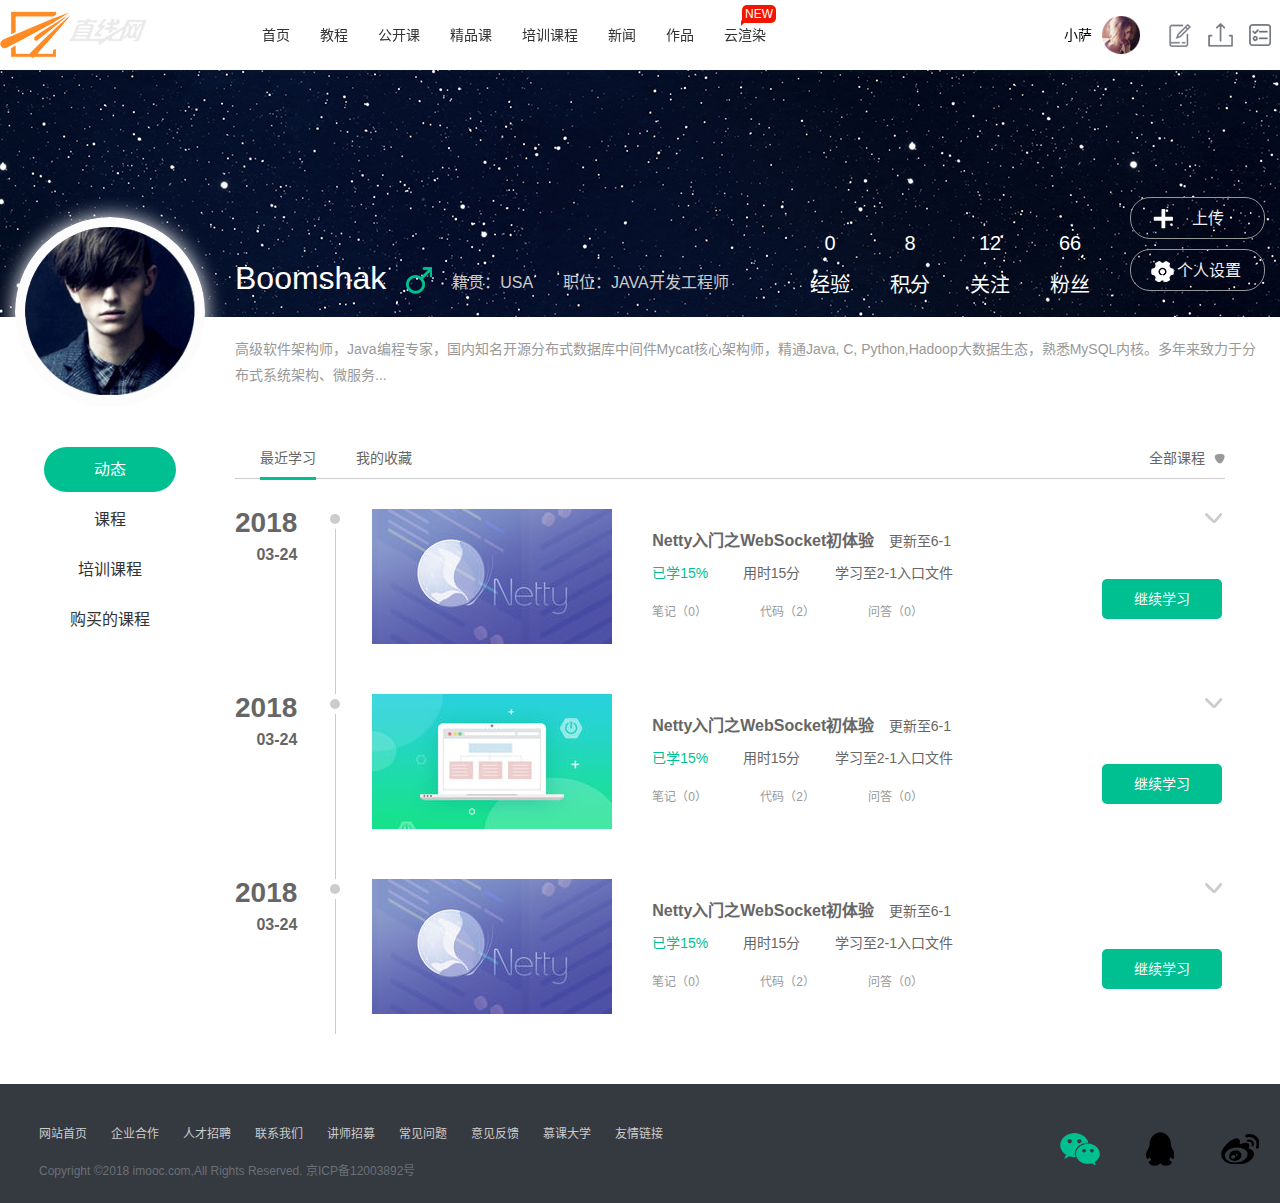
==== commit af8c2684: "add hover." ====
--- a/个人中心(1).html
+++ b/个人中心(1).html
@@ -42,6 +42,7 @@
 		</div>
 		<div class="search fl">
 			<input type="text" placeholder="搜索你感兴趣的...">
+			<input type="submit" value="">
 		</div>
 		<div class="fr user-info">
 			<div class="item fl">
@@ -69,7 +70,7 @@
 				<div class="bg"></div>
 				<div class="my-info clear">
 					<div class="columns fl">
-						<div class="pic header">
+						<div class="pic header-pic">
 							<img src="img/65aadc6ccd08f46d01442184a5bfc569.jpg" alt="">
 						</div>
 						<div class="menu">
@@ -153,13 +154,16 @@
 										<span>2018</span>
 										03-24
 									</div>
-									<div class="pic fl" href="#">
-										<img src="img/9f712d64a852515e6e95f629914adf67.jpg" alt="">
+									<div class="pic fl">
+										<a href="#">
+											<img src="img/9f712d64a852515e6e95f629914adf67.jpg" alt="">
+										</a>
 									</div>
 									<div class="base-info-1 fl">
-										<h3 href="#">Netty入门之WebSocket初体验
+										<h3><a href="#">Netty入门之WebSocket初体验</a>
 											<span class="add">更新至6-1</span>
 											<a href="#" class="more"></a>
+											
 										</h3>
 										<p>
 											<span class="c00c091">已学15%</span>
@@ -179,13 +183,16 @@
 										<span>2018</span>
 										03-24
 									</div>
-									<div class="pic fl" href="#">
-										<img src="img/598eede379235be16a9b6307777846ab.jpg" alt="">
+									<div class="pic fl">
+										<a href="#">
+											<img src="img/598eede379235be16a9b6307777846ab.jpg" alt="">
+										</a>
 									</div>
 									<div class="base-info-1 fl">
-										<h3 href="#">Netty入门之WebSocket初体验
+										<h3><a href="#">Netty入门之WebSocket初体验</a>
 											<span class="add">更新至6-1</span>
 											<a href="#" class="more"></a>
+											
 										</h3>
 										<p>
 											<span class="c00c091">已学15%</span>
@@ -205,13 +212,16 @@
 										<span>2018</span>
 										03-24
 									</div>
-									<div class="pic fl" href="#">
-										<img src="img/9f712d64a852515e6e95f629914adf67.jpg" alt="">
+									<div class="pic fl">
+										<a href="#">
+											<img src="img/9f712d64a852515e6e95f629914adf67.jpg" alt="">
+										</a>
 									</div>
 									<div class="base-info-1 fl">
-										<h3 href="#">Netty入门之WebSocket初体验
+										<h3><a href="#">Netty入门之WebSocket初体验</a>
 											<span class="add">更新至6-1</span>
 											<a href="#" class="more"></a>
+											
 										</h3>
 										<p>
 											<span class="c00c091">已学15%</span>
@@ -271,20 +281,14 @@
 					Copyright ©2018 imooc.com,All Rights Reserved. 京ICP备12003892号
 				</div>
 			</div>
-			<div class="fr">
-				<a href="#" class="icon fl">
-					<img src="img/203c442f1d15b8f1aa7f4476cf5ecd4e.png" alt="">
-				</a>
-				<a href="#" class="icon fl">
-					<img src="img/54817a2953822550980887e5f97c6851.png" alt="">
-				</a>
-				<a href="#" class="icon fl">
-					<img src="img/b18117d2816c66c36b3ec83b43ba99d7.png" alt="">
-				</a>
+			<div class="contact-me fr">
+				<a href="#" class="icon fr weibo"></a>
+				<a href="#" class="icon fr qq"></a>
+				<a href="#" class="icon fr wechat"></a>
 			</div>
 		</div>
 	</div>
 	<script data-main="js/main.js" src="js/require.js"></script>
 </body>
 
-</html>+</html>
--- a/css/common.css
+++ b/css/common.css
@@ -1,1528 +1,1992 @@
 body {
-  min-width: 1200px;
-}
+	min-width: 1200px;
+}
+
 .w {
-  max-width: 1340px;
-  width: 100%;
-  margin: 0 auto;
-  padding: 0 15px;
-  -webkit-box-sizing: border-box;
-          box-sizing: border-box;
-}
+	max-width: 1340px;
+	width: 100%;
+	margin: 0 auto;
+	padding: 0 15px;
+	-webkit-box-sizing: border-box;
+	box-sizing: border-box;
+}
+
 @media (max-width: 1400px) {
-  .w {
-    min-width: 1200px;
-  }
+	.w {
+		min-width: 1200px;
+	}
+}
+
+body{
+	padding-top: 70px;
 }
 .header {
-	-webkit-box-shadow: 6px 0 10px rgba(85,85,85,0.1);
-          box-shadow: 6px 0 10px rgba(85,85,85,0.1);
+	position: fixed;
+	top: 0;
+	left: 0;
+	right: 0;
+	z-index: 100;
+	-webkit-box-shadow: 6px 0 10px rgba(85, 85, 85, 0.1);
+	box-shadow: 6px 0 10px rgba(85, 85, 85, 0.1);
 	height: 70px;
-}
+	background: #fff;
+}
+.header.bg353940{
+	background: #353940;
+}
+.header.bg353940 .nav{
+	color: #fff;
+}
+.header.bg353940 .nav a:hover{
+	color: #00c091;
+}
+
+.header.bg353940 .search  input{
+	background-color: #4f5257;
+}
+.header.bg353940 .user-info{
+	color: #fff;
+} 
 .header .brand {
-  padding: 0 42px;
-  height: 100%;
-  width: 220px;
-  background: url("../img/3e6cc81fecc982df2f2ba66da33e84f0.jpg") center center no-repeat;
-  -webkit-transition: 0.3s;
-  transition: 0.3s;
-}
+	padding: 0 42px;
+	height: 100%;
+	width: 220px;
+	background: url("../img/3e6cc81fecc982df2f2ba66da33e84f0.png") center center no-repeat;
+	-webkit-transition: 0.3s;
+	transition: 0.3s;
+}
+
 @media (max-width: 1400px) {
-  .header .brand {
-    padding-left: 0;
-    background-position: left center;
-  }
-}
+	.header .brand {
+		padding-left: 0;
+		background-position: left center;
+	}
+}
+
 .header .nav {
-  padding: 20px 0;
-  line-height: 30px;
-  font-size: 14px;
-  color: #333;
-}
+	padding: 20px 0;
+	line-height: 30px;
+	font-size: 14px;
+	color: #333;
+}
+
 .header .nav .item.hot {
-  position: relative;
-}
+	position: relative;
+}
+
 .header .nav .item.hot:after {
-  content: "NEW";
-  position: absolute;
-  right: -10px;
-  top: -15px;
-  background: #f21500;
-  padding: 3px;
-  line-height: 1;
-  font-size: 12px;
-  color: #fff;
-  border-radius: 5px 5px 5px 0;
-}
+	content: "NEW";
+	position: absolute;
+	right: -10px;
+	top: -15px;
+	background: #f21500;
+	padding: 3px;
+	line-height: 1;
+	font-size: 12px;
+	color: #fff;
+	border-radius: 5px 5px 5px 0;
+}
+
 .header .nav .item.hot:before {
-  content: "";
-  position: absolute;
-  right: 19px;
-  border: 3px solid transparent;
-  border-left-color: #f21500;
-}
+	content: "";
+	position: absolute;
+	right: 19px;
+	border: 3px solid transparent;
+	border-left-color: #f21500;
+}
+
 .header .nav .item+.item {
-  margin-left: 30px;
-}
+	margin-left: 30px;
+}
+
 .header .search {
-  margin-left: 30px;
-  padding: 20px 0;
-}
+	margin-left: 30px;
+	padding: 20px 0;
+}
+
 @media (max-width: 1330px) {
-  .header .search {
-    display: none;
-  }
-}
-.header .search input {
-  height: 30px;
-  width: 240px;
-  padding: 0 10px;
-  background: #f3f3f3 url([data-uri]) right 10px center no-repeat;
-  border: none;
-  outline: none;
-  font-size: 12px;
-  border-radius: 5px;
+	.header .search {
+		display: none;
+	}
+}
+
+.header .search{
+	font-size: 0;
+}
+.header .search input{
+	vertical-align: middle;
+}
+.header .search input[type=text] {
+	height: 30px;
+	width: 200px;
+	padding: 0 10px;
+	background: #f3f3f3;
+	border: none;
+	outline: none;
+	font-size: 12px;
+	border-radius: 5px 0 0 5px;
+}
+.header .search input[type=submit]{
+	width: 40px;
+	height: 30px;
+	border: none;
+	outline: none;
+	cursor: pointer;
+	background: #f3f3f3 url([data-uri]) center center no-repeat;
+	border-radius: 0 5px  5px 0;
 }
 .header .search input::-webkit-input-placeholder {
-  color: #929da2;
-}
+	color: #929da2;
+}
+
 .header .search input:-ms-input-placeholder {
-  color: #929da2;
-}
+	color: #929da2;
+}
+
 .header .search input::-ms-input-placeholder {
-  color: #929da2;
-}
+	color: #929da2;
+}
+
 .header .search input::placeholder {
-  color: #929da2;
-}
+	color: #929da2;
+}
+
 .header .user-info {
-  height: 100%;
-  padding-right: 50px;
-  font-size: 14px;
-  color: #000;
-  line-height: 70px;
-  -webkit-transition: 0.3s;
-  transition: 0.3s;
-}
+	height: 100%;
+	padding-right: 50px;
+	font-size: 14px;
+	color: #000;
+	line-height: 70px;
+	-webkit-transition: 0.3s;
+	transition: 0.3s;
+}
+
 @media (max-width: 1400px) {
-  .header .user-info {
-    padding-right: 0;
-  }
-}
+	.header .user-info {
+		padding-right: 0;
+	}
+}
+
 .header .user-info .mr20 {
-  margin-right: 20px;
-}
+	margin-right: 20px;
+}
+
 .header .user-info img {
-  vertical-align: middle;
-  margin-top: -2px;
-}
+	vertical-align: middle;
+	margin-top: -2px;
+}
+
 .header .user-info .name {
-  padding-right: 10px;
-}
+	padding-right: 10px;
+}
+
 .header .user-info .item {
-  height: 100%;
-}
+	height: 100%;
+}
+
 .header .user-info .icon {
-  display: block;
-  width: 40px;
-  height: 100%;
-  background: url("") center center no-repeat;
-}
+	display: block;
+	width: 40px;
+	height: 100%;
+	background: url("") center center no-repeat;
+}
+
 .header .user-info .icon.icon-edit {
-  background-image: url([data-uri]);
-}
+	background-image: url([data-uri]);
+}
+
 .header .user-info .icon.icon-upload {
-  background-image: url([data-uri]);
-}
+	background-image: url([data-uri]);
+}
+
 .header .user-info .icon.icon-book {
-  background-image: url([data-uri]);
-}
+	background-image: url([data-uri]);
+}
+
 .main .tabs {
-  padding: 34px 0 20px;
-  margin-bottom: 20px;
-}
+	padding: 34px 0 20px;
+	margin-bottom: 20px;
+}
+
 .main .tabs .tabs-control .item {
-  padding: 0 15px;
-  font-size: 14px;
-  color: #666;
-  line-height: 40px;
-}
-.main .tabs .tabs-control .item:hover,
-.main .tabs .tabs-control .item.active {
-  background: #00c091;
-  -webkit-transition: 0.3s;
-  transition: 0.3s;
-}
-.main .tabs .tabs-control .item:hover a,
-.main .tabs .tabs-control .item.active a {
-  color: #fff;
-  -webkit-transition: 0.3s;
-  transition: 0.3s;
-  background-image: url([data-uri]);
-}
-.main .tabs .tabs-control .item:hover a.teacher,
-.main .tabs .tabs-control .item.active a.teacher {
-  background-image: url([data-uri]);
-}
+	padding: 0 15px;
+	font-size: 14px;
+	color: #666;
+	line-height: 40px;
+}
+
+.main .tabs .tabs-control .item:hover, .main .tabs .tabs-control .item.active {
+	background: #00c091;
+	-webkit-transition: 0.3s;
+	transition: 0.3s;
+}
+
+.main .tabs .tabs-control .item:hover a, .main .tabs .tabs-control .item.active a {
+	color: #fff;
+	-webkit-transition: 0.3s;
+	transition: 0.3s;
+	background-image: url([data-uri]);
+}
+
+.main .tabs .tabs-control .item:hover a.teacher, .main .tabs .tabs-control .item.active a.teacher {
+	background-image: url([data-uri]);
+}
+
 .main .tabs .tabs-control .item a {
-  display: block;
-  padding-left: 24px;
-  background: url([data-uri]) left center no-repeat;
-}
+	display: block;
+	padding-left: 24px;
+	background: url([data-uri]) left center no-repeat;
+}
+
 .main .tabs .tabs-control .item a.teacher {
-  background-image: url([data-uri]);
-}
+	background-image: url([data-uri]);
+}
+
 .main .tabs .tabs-wrap {
-  -webkit-box-shadow: 6px 0 10px rgba(85,85,85,0.1), inset 6px 0 10px rgba(85,85,85,0.1);
-          box-shadow: 6px 0 10px rgba(85,85,85,0.1), inset 6px 0 10px rgba(85,85,85,0.1);
-  padding: 30px 30px 20px;
-  background: url([data-uri]) center bottom 15px no-repeat;
-}
+	/*-webkit-box-shadow: 6px 0 10px rgba(85, 85, 85, 0.1), inset 6px 0 10px rgba(85, 85, 85, 0.1);*/
+	/*box-shadow: 6px 0 10px rgba(85, 85, 85, 0.1), inset 6px 0 10px rgba(85, 85, 85, 0.1);*/
+	-webkit-box-shadow: inset 0 4px 6px rgba(85, 85, 85, 0.1),0 4px 6px rgba(85, 85, 85, 0.1);
+	box-shadow: inset 0 4px 6px rgba(85, 85, 85, 0.1),0 4px 6px rgba(85, 85, 85, 0.1);
+	padding: 30px 30px 10px;
+}
+
 .main .tabs .tabs-wrap.no-more-icon {
-  background: none;
-}
+	background: none;
+}
+.main .tabs .tabs-wrap .all{
+	display: block;
+	width: 20px;
+	height: 20px;
+	margin: 0 auto;
+	background: url([data-uri]) center center no-repeat;
+}
+
 .main .tabs .tabs-wrap .row {
-  padding-bottom: 6px;
-  font-size: 12px;
-  color: #b6b6b6;
-  line-height: 24px;
-}
+	padding-bottom: 6px;
+	font-size: 12px;
+	color: #b6b6b6;
+	line-height: 24px;
+}
+
 .main .tabs .tabs-wrap .row .label {
-  margin: 10px 0;
-  width: 68px;
-}
-.main .tabs .tabs-wrap .row .option span {
-  margin: 10px 0;
-  margin-right: 15px;
-  width: 60px;
-  height: 22px;
-  line-height: 22px;
-  border: 1px solid #b6b6b6;
-  border-radius: 11px;
-  text-align: center;
-  cursor: pointer;
-  color: #999;
-}
-.main .tabs .tabs-wrap .row .option span.more {
-  background: url("../img/下载(9)拷贝2.png") center center no-repeat;
-}
-.main .tabs .tabs-wrap .row .option span.active,
-.main .tabs .tabs-wrap .row .option span:hover {
-  background-color: #00c091;
-  color: #fff;
-  border-color: #00c091;
-}
+	margin: 10px 0;
+	width: 68px;
+}
+
+.main .tabs .tabs-wrap .row .option a {
+	margin: 10px 0;
+	margin-right: 15px;
+	width: 60px;
+	height: 22px;
+	line-height: 22px;
+	border: 1px solid #b6b6b6;
+	border-radius: 11px;
+	text-align: center;
+	cursor: pointer;
+	color: #999;
+}
+
+.main .tabs .tabs-wrap .row .option a.more {
+	background: url("../img/3698c8ac9a8029227a90855dd851cf05.png") center center no-repeat;
+}
+
+.main .tabs .tabs-wrap .row .option a.active, .main .tabs .tabs-wrap .row .option a:hover {
+	background-color: #00c091;
+	color: #fff;
+	border-color: #00c091;
+}
+
 .main .tabs .tabs-wrap .base-info {
-  margin: 0 -30px;
-  padding: 20px 30px 0;
-  font-size: 14px;
-  color: #999;
-  border-top: 1px dashed #e0e0e0;
-}
+	margin: 0 -30px;
+	padding: 20px 30px 0;
+	font-size: 14px;
+	color: #999;
+	border-top: 1px dashed #e0e0e0;
+}
+
 .main .tabs .tabs-wrap .base-info h3 {
-  padding-bottom: 10px;
-  font-weight: normal;
-}
+	padding-bottom: 10px;
+	font-weight: normal;
+}
+
 .main .sort {
-  font-size: 14px;
-  color: #666;
-  line-height: 33px;
-  border-bottom: 1px solid #eee;
-}
+	font-size: 14px;
+	color: #666;
+	line-height: 33px;
+	border-bottom: 1px solid #eee;
+}
+
 .main .sort a {
-  position: relative;
-  margin-left: 30px;
-}
+	position: relative;
+	margin-left: 30px;
+}
+
 .main .sort a:after {
-  content: "";
-  position: absolute;
-  bottom: -2px;
-  left: 0;
-  right: 0;
-  border-top: 3px solid transparent;
-  -webkit-transition: 0.3s;
-  transition: 0.3s;
-}
-.main .sort a.active:after,
-.main .sort a:hover:after {
-  border-color: #00c091;
-}
+	content: "";
+	position: absolute;
+	bottom: -2px;
+	left: 0;
+	right: 0;
+	border-top: 3px solid transparent;
+	-webkit-transition: 0.3s;
+	transition: 0.3s;
+}
+
+.main .sort a.active:after, .main .sort a:hover:after {
+	border-color: #00c091;
+}
+
 .main .list {
-  padding-top: 30px;
-}
+	padding-top: 30px;
+}
+
 .main .list .item {
-  width: 23.5%;
-  margin-left: 2%;
-  margin-bottom: 22px;
-  -webkit-box-shadow: 4px 4px 8px rgba(0,20,84,0.1);
-          box-shadow: 4px 4px 8px rgba(0,20,84,0.1);
-  overflow: hidden;
-  border-radius: 5px;
-  cursor: pointer;
-}
+	width: 23.5%;
+	margin-left: 2%;
+	margin-bottom: 22px;
+	-webkit-box-shadow: 4px 4px 8px rgba(0, 20, 84, 0.1),-4px -4px 8px rgba(0, 20, 84, 0.1);
+	box-shadow: 4px 4px 8px rgba(0, 20, 84, 0.1),-4px -4px 8px rgba(0, 20, 84, 0.1);
+	overflow: hidden;
+	border-radius: 5px;
+	cursor: pointer;
+}
+
 .main .list .item:nth-child(4n+1) {
-  margin-left: 0;
-}
-.main .list .item:hover,
-.main .list .item.active {
-  display: block;
-}
-.main .list .item:hover .layout,
-.main .list .item.active .layout {
-  background: rgba(0,0,0,0.5);
-}
-.main .list .item:hover .layout .pre,
-.main .list .item.active .layout .pre {
-  -webkit-transform: translateX(0);
-          transform: translateX(0);
-}
-.main .list .item:hover .layout .hot,
-.main .list .item.active .layout .hot {
-  -webkit-transform: translateX(0);
-          transform: translateX(0);
-}
-.main .list .item:hover .layout .play,
-.main .list .item.active .layout .play {
-  top: 50%;
-  -webkit-transform: translateY(0);
-          transform: translateY(0);
-  opacity: 1;
-}
-.main .list .item:hover .user-info .name,
-.main .list .item.active .user-info .name,
-.main .list .item:hover .user-info p span,
-.main .list .item.active .user-info p span,
-.main .list .item:hover .user-info h3,
-.main .list .item.active .user-info h3 {
-  color: #00c091;
-}
+	margin-left: 0;
+}
+
+.main .list .item:hover, .main .list .item.active {
+	display: block;
+}
+
+.main .list .item:hover .layout, .main .list .item.active .layout {
+	background: rgba(0, 0, 0, 0.5);
+}
+
+.main .list .item:hover .layout .pre, .main .list .item.active .layout .pre {
+	-webkit-transform: translateX(0);
+	transform: translateX(0);
+}
+
+.main .list .item:hover .layout .hot, .main .list .item.active .layout .hot {
+	-webkit-transform: translateX(0);
+	transform: translateX(0);
+}
+
+.main .list .item:hover .layout .play, .main .list .item.active .layout .play {
+	top: 50%;
+	-webkit-transform: translateY(0);
+	transform: translateY(0);
+	opacity: 1;
+}
+
+.main .list .item:hover .user-info .name, .main .list .item.active .user-info .name, .main .list .item:hover .user-info p span, .main .list .item.active .user-info p span, .main .list .item:hover .user-info h3, .main .list .item.active .user-info h3 {
+	color: #00c091;
+}
+
 .main .list .item .pic {
-  position: relative;
-}
+	position: relative;
+}
+
 .main .list .item .pic img {
-  display: block;
-  width: 100%;
-}
+	display: block;
+	width: 100%;
+}
+
 .main .list .item .layout {
-  position: absolute;
-  top: 0;
-  left: 0;
-  right: 0;
-  bottom: 0;
-  background: rgba(0,0,0,0);
-  -webkit-transition: 0.5s;
-  transition: 0.5s;
-}
+	position: absolute;
+	top: 0;
+	left: 0;
+	right: 0;
+	bottom: 0;
+	background: rgba(0, 0, 0, 0);
+	-webkit-transition: 0.5s;
+	transition: 0.5s;
+}
+
 .main .list .item .layout .play {
-  position: absolute;
-  top: 50%;
-  left: 50%;
-  margin-top: -47.5px;
-  margin-left: -47.5px;
-  width: 95px;
-  height: 95px;
-  top: 0;
-  opacity: 0;
-  -webkit-transform: translateY(-100%);
-          transform: translateY(-100%);
-  -webkit-transition: 0.3s;
-  transition: 0.3s;
-}
+	position: absolute;
+	top: 50%;
+	left: 50%;
+	margin-top: -47.5px;
+	margin-left: -47.5px;
+	width: 95px;
+	height: 95px;
+	top: 0;
+	opacity: 0;
+	-webkit-transform: translateY(-100%);
+	transform: translateY(-100%);
+	-webkit-transition: 0.3s;
+	transition: 0.3s;
+}
+
 .main .list .item .layout .play img {
-  display: block;
-  width: 100%;
-}
+	display: block;
+	width: 100%;
+}
+
 .main .list .item .layout .tips {
-  position: absolute;
-  bottom: 14px;
-  left: 11px;
-  font-size: 14px;
-  color: #fff;
-  text-align: center;
-  width: 75px;
-  height: 32px;
-  line-height: 32px;
-  border-radius: 16px;
-  background: rgba(255,255,255,0.5);
-}
+	position: absolute;
+	bottom: 14px;
+	left: 11px;
+	font-size: 14px;
+	color: #fff;
+	text-align: center;
+	width: 75px;
+	height: 32px;
+	line-height: 32px;
+	border-radius: 16px;
+	background: rgba(255, 255, 255, 0.5);
+}
+
 .main .list .item .layout .pre {
-  position: absolute;
-  top: 9px;
-  left: 0;
-  color: #fff;
-  width: 84px;
-  height: 33px;
-  font-size: 14px;
-  line-height: 33px;
-  border-radius: 0 16px 16px 0;
-  background: #00c091;
-  text-align: center;
-  -webkit-transform: translateX(-100%);
-          transform: translateX(-100%);
-  -webkit-transition: 0.3s;
-  transition: 0.3s;
-}
+	position: absolute;
+	top: 9px;
+	left: 0;
+	color: #fff;
+	width: 84px;
+	height: 33px;
+	font-size: 14px;
+	line-height: 33px;
+	border-radius: 0 16px 16px 0;
+	background: #00c091;
+	text-align: center;
+}
+
 .main .list .item .layout .hot {
-  position: absolute;
-  top: 9px;
-  right: 0;
-  color: #fff;
-  width: 84px;
-  height: 33px;
-  font-size: 14px;
-  line-height: 33px;
-  border-radius: 16px 0 0 16px;
-  background: #00c091;
-  text-align: center;
-  -webkit-transform: translateX(100%);
-          transform: translateX(100%);
-  -webkit-transition: 0.3s;
-  transition: 0.3s;
-}
+	position: absolute;
+	top: 9px;
+	right: 0;
+	color: #fff;
+	width: 84px;
+	height: 33px;
+	font-size: 14px;
+	line-height: 33px;
+	border-radius: 16px 0 0 16px;
+	background: #00c091;
+	text-align: center;
+}
+
 .main .list .item .user-info {
-  margin-top: -45px;
-  text-align: center;
-  line-height: 2;
-}
+	margin-top: -45px;
+	text-align: center;
+	line-height: 2;
+}
+
 .main .list .item .user-info .pic {
-  width: 70px;
-  height: 70px;
-  margin: 0 auto;
-  border: 5px solid #fff;
-  border-radius: 50%;
-  overflow: hidden;
-}
+	width: 70px;
+	height: 70px;
+	margin: 0 auto;
+	border: 5px solid #fff;
+	border-radius: 50%;
+	overflow: hidden;
+}
+
 .main .list .item .user-info .name {
-  font-size: 14px;
-  color: #000;
-  text-align: center;
-}
+	font-size: 14px;
+	color: #000;
+	text-align: center;
+}
+
 .main .list .item .user-info p {
-  font-size: 12px;
-  color: #999;
-  text-align: center;
-}
+	font-size: 12px;
+	color: #999;
+	text-align: center;
+}
+
 .main .list .item .user-info h3 {
-  font-size: 16px;
-  color: #333;
-  font-weight: bold;
-}
+	font-size: 16px;
+	color: #333;
+	font-weight: bold;
+}
+
 .main .list .item .user-info .time {
-  padding: 20px 10px 5px;
-  font-size: 12px;
-  color: #999;
-}
+	padding: 20px 10px 5px;
+	font-size: 12px;
+	color: #999;
+}
+
 .main .list .item .user-info .time .icon {
-  margin: 0 10px;
-  font-size: 14px;
-  font-weight: bold;
-  padding-left: 25px;
-  background: url([data-uri]) left center no-repeat;
-}
+	margin: 0 10px;
+	font-size: 14px;
+	font-weight: bold;
+	padding-left: 25px;
+	background: url([data-uri]) left center no-repeat;
+}
+
 .main .list .item .user-info .time .icon+.icon {
-  background-image: url([data-uri]);
-}
+	background-image: url([data-uri]);
+}
+
 .main .page-control {
-  text-align: center;
-  border-top: 1px solid #eee;
-}
+	text-align: center;
+	border-top: 1px solid #eee;
+}
+
 .main .page-control.p20-0-100 {
-  padding: 20px 0 80px;
-}
+	padding: 20px 0 80px;
+}
+
 .main .page-control a {
-  display: inline-block;
-  margin: 0 10px;
-  height: 38px;
-  padding: 0 15px;
-  font-size: 14px;
-  color: #999;
-  line-height: 38px;
-  text-align: center;
-  border: 1px solid #eee;
-  border-radius: 5px;
-}
+	display: inline-block;
+	margin: 0 10px;
+	height: 38px;
+	padding: 0 15px;
+	font-size: 14px;
+	color: #999;
+	line-height: 38px;
+	text-align: center;
+	border: 1px solid #eee;
+	border-radius: 5px;
+}
+
 .main .page-control a.num {
-  -webkit-transition: 0.3s;
-  transition: 0.3s;
-}
-.main .page-control a.num:hover {
-  color: #fff;
-  background-color: #00c091;
-}
+	-webkit-transition: 0.3s;
+	transition: 0.3s;
+}
+
+.main .page-control a.num:hover,
+.main .page-control a.num.active {
+	color: #fff;
+	background-color: #00c091;
+}
+
 .main .my-center {
-  background: url("../img/8daa1b83b24db44a7780ee5f6e77a4d5.jpg") center top no-repeat;
-}
+	background: url("../img/8daa1b83b24db44a7780ee5f6e77a4d5.jpg") center top no-repeat;
+}
+
 .main .my-center .bg {
-  height: 147px;
-}
-.main .my-center .my-info .header {
-  width: 170px;
-  height: 170px;
-  border-radius: 50%;
-  overflow: hidden;
-  border: 10px solid #fcfcfc;
-  -webkit-box-shadow: 0 0 20px #fff;
-          box-shadow: 0 0 20px #fff;
-}
-.main .my-center .my-info .header img {
-  display: block;
-  width: 100%;
-}
+	height: 147px;
+}
+
+.main .my-center .my-info .header-pic {
+	width: 170px;
+	height: 170px;
+	border-radius: 50%;
+	overflow: hidden;
+	border: 10px solid #fcfcfc;
+	-webkit-box-shadow: 0 0 20px #fff;
+	box-shadow: 0 0 20px #fff;
+}
+
+.main .my-center .my-info .header-pic img {
+	display: block;
+	width: 100%;
+}
+
 .main .my-center .my-info .menu {
-  padding-top: 35px;
-}
+	padding-top: 35px;
+}
+
 .main .my-center .my-info .menu a {
-  display: block;
-  width: 132px;
-  margin: 5px auto 0;
-  height: 45px;
-  line-height: 45px;
-  text-align: center;
-  color: #333;
-  font-size: 16px;
-  border-radius: 22.5px;
-  -webkit-transition: 0.3s;
-  transition: 0.3s;
-}
-.main .my-center .my-info .menu a:hover,
-.main .my-center .my-info .menu a.active {
-  color: #fff;
-  background: #00c091;
-}
+	display: block;
+	width: 132px;
+	margin: 5px auto 0;
+	height: 45px;
+	line-height: 45px;
+	text-align: center;
+	color: #333;
+	font-size: 16px;
+	border-radius: 22.5px;
+	-webkit-transition: 0.3s;
+	transition: 0.3s;
+}
+
+.main .my-center .my-info .menu a:hover, .main .my-center .my-info .menu a.active {
+	color: #fff;
+	background: #00c091;
+}
+
 .main .my-center .my-info .w100 {
-  width: 100%;
-}
+	width: 100%;
+}
+
 @media (max-width: 1250px) {
-  .main .my-center .my-info .w100 {
-    position: relative;
-  }
-}
+	.main .my-center .my-info .w100 {
+		position: relative;
+	}
+}
+
 .main .my-center .my-info .detalis {
-  padding-top: 40px;
-  font-size: 16px;
-  color: #ccc;
-  line-height: 42px;
-}
+	padding-top: 40px;
+	font-size: 16px;
+	color: #ccc;
+	line-height: 42px;
+}
+
 .main .my-center .my-info .detalis .sex {
-  padding: 10px 20px 0;
-  line-height: 0;
-}
+	padding: 10px 20px 0;
+	line-height: 0;
+}
+
 .main .my-center .my-info .detalis .name {
-  font-size: 32px;
-  color: #fffefe;
-}
+	font-size: 32px;
+	color: #fffefe;
+}
+
 .main .my-center .my-info .detalis .pl30 {
-  padding-left: 30px;
-}
+	padding-left: 30px;
+}
+
 .main .my-center .my-info .detalis .option {
-  padding-top: 10px;
-  line-height: 32px;
-}
+	padding-top: 10px;
+	line-height: 32px;
+}
+
 .main .my-center .my-info .detalis .btn-group {
-  margin-top: -60px;
-}
+	margin-top: -60px;
+}
+
 .main .my-center .my-info .detalis .btn-group a {
-  display: block;
-  width: 133px;
-  height: 40px;
-  border: 1px solid #959696;
-  border-radius: 20px;
-  font-size: 0;
-  text-align: center;
-}
+	display: block;
+	width: 133px;
+	height: 40px;
+	border: 1px solid #959696;
+	border-radius: 20px;
+	font-size: 0;
+	text-align: center;
+}
+
 .main .my-center .my-info .detalis .btn-group a+a {
-  margin-top: 10px;
-}
-.main .my-center .my-info .detalis .btn-group a span,
-.main .my-center .my-info .detalis .btn-group a img {
-  vertical-align: middle;
-}
+	margin-top: 10px;
+}
+
+.main .my-center .my-info .detalis .btn-group a span, .main .my-center .my-info .detalis .btn-group a img {
+	vertical-align: middle;
+}
+
 .main .my-center .my-info .detalis .btn-group a span {
-  display: inline-block;
-  width: 70px;
-  text-align: center;
-  font-size: 16px;
-  color: #eee;
-  line-height: 40px;
-}
+	display: inline-block;
+	width: 70px;
+	text-align: center;
+	font-size: 16px;
+	color: #eee;
+	line-height: 40px;
+}
+
 .main .my-center .my-info .detalis .experience {
-  padding-right: 20px;
-  margin-top: -35px;
-}
+	padding-right: 20px;
+	margin-top: -35px;
+}
+
 @media (max-width: 1250px) {
-  .main .my-center .my-info .detalis .experience {
-    position: absolute;
-    right: 120px;
-    top: -50px;
-  }
-}
+	.main .my-center .my-info .detalis .experience {
+		position: absolute;
+		right: 120px;
+		top: -50px;
+	}
+}
+
 .main .my-center .my-info .detalis .experience .item {
-  padding: 0 20px;
-  font-size: 20px;
-  color: #fff;
-  text-align: center;
-}
+	padding: 0 20px;
+	font-size: 20px;
+	color: #fff;
+	text-align: center;
+}
+
 .main .my-center .my-info .detalis .experience .item span {
-  display: block;
-}
+	display: block;
+}
+
 .main .my-center .my-info .base-info {
-  padding-top: 30px;
-  font-size: 14px;
-  color: #999;
-  line-height: 26px;
-}
+	padding-top: 30px;
+	font-size: 14px;
+	color: #999;
+	line-height: 26px;
+}
+
 .main .my-center .my-info .root {
-  width: 1100px;
-  width: calc(100% - 220px);
-}
+	width: 1100px;
+	width: calc(100% - 220px);
+}
+
 .main .my-center .my-info .content {
-  padding-top: 50px;
-}
+	padding-top: 50px;
+}
+
 .main .my-center .my-info .content .title {
-  font-size: 14px;
-  color: #666;
-  line-height: 40px;
-  border-bottom: 1px solid #ccc;
-  max-width: 990px;
-}
+	font-size: 14px;
+	color: #666;
+	line-height: 40px;
+	border-bottom: 1px solid #ccc;
+	max-width: 990px;
+}
+
 .main .my-center .my-info .content .title span {
-  position: relative;
-  margin: 0 15px 0 25px;
-  cursor: pointer;
-}
+	position: relative;
+	margin: 0 15px 0 25px;
+	cursor: pointer;
+}
+
 .main .my-center .my-info .content .title span:after {
-  content: "";
-  position: absolute;
-  bottom: -2px;
-  left: 0;
-  right: 0;
-  height: 3px;
-  -webkit-transition: 0.3s;
-  transition: 0.3s;
-}
-.main .my-center .my-info .content .title span:hover:after,
-.main .my-center .my-info .content .title span.active:after {
-  background-color: #00c091;
-}
+	content: "";
+	position: absolute;
+	bottom: -2px;
+	left: 0;
+	right: 0;
+	height: 3px;
+	-webkit-transition: 0.3s;
+	transition: 0.3s;
+}
+
+.main .my-center .my-info .content .title span:hover:after, .main .my-center .my-info .content .title span.active:after {
+	background-color: #00c091;
+}
+
 .main .my-center .my-info .content .title .all {
-  padding-right: 20px;
-  background: url([data-uri]) right center no-repeat;
-}
+	padding-right: 20px;
+	background: url([data-uri]) right center no-repeat;
+}
+
 .main .my-center .my-info .content .history {
-  position: relative;
-  padding-top: 30px;
-  margin-bottom: 20px;
-}
+	position: relative;
+	padding-top: 30px;
+	margin-bottom: 20px;
+}
+
 .main .my-center .my-info .content .history .line {
-  position: absolute;
-  top: 30px;
-  bottom: 30px;
-  left: 100px;
-  width: 1px;
-  background: #ccc;
-}
+	position: absolute;
+	top: 30px;
+	bottom: 30px;
+	left: 100px;
+	width: 1px;
+	background: #ccc;
+}
+
 .main .my-center .my-info .content .history .item {
-  padding-bottom: 50px;
-  width: 100%;
-  position: relative;
-}
+	padding-bottom: 50px;
+	width: 100%;
+	position: relative;
+}
+
 .main .my-center .my-info .content .history .item:after {
-  content: "";
-  position: absolute;
-  left: 90px;
-  z-index: 1;
-  width: 10px;
-  height: 10px;
-  border-radius: 50%;
-  background: #ccc;
-  border: 5px solid #fff;
-}
+	content: "";
+	position: absolute;
+	left: 90px;
+	z-index: 1;
+	width: 10px;
+	height: 10px;
+	border-radius: 50%;
+	background: #ccc;
+	border: 5px solid #fff;
+}
+
 .main .my-center .my-info .content .history .date {
-  font-size: 16px;
-  color: #666;
-  text-align: right;
-  font-weight: bold;
-  line-height: 1;
-}
+	font-size: 16px;
+	color: #666;
+	text-align: right;
+	font-weight: bold;
+	line-height: 1;
+}
+
 .main .my-center .my-info .content .history .date span {
-  font-size: 28px;
-  color: #666;
-  display: block;
-  padding-bottom: 10px;
-}
+	font-size: 28px;
+	color: #666;
+	display: block;
+	padding-bottom: 10px;
+}
+
 .main .my-center .my-info .content .history .pic {
-  padding-left: 75px;
-}
+	padding-left: 75px;
+}
+
 .main .my-center .my-info .content .history .pic img {
-  display: block;
-  width: 100%;
-}
+	display: block;
+	width: 100%;
+}
+
 .main .my-center .my-info .content .history .base-info-1 {
-  padding-left: 40px;
-  padding-top: 0;
-  width: 570px;
-}
+	padding-left: 40px;
+	padding-top: 0;
+	width: 570px;
+}
+
 @media (max-width: 1250px) {
-  .main .my-center .my-info .content .history .base-info-1 {
-    width: calc(100% - 425px);
-  }
-}
+	.main .my-center .my-info .content .history .base-info-1 {
+		width: calc(100% - 425px);
+	}
+}
+
 .main .my-center .my-info .content .history .base-info-1 h3 {
-  position: relative;
-  padding: 24px 0 8px 0;
-  font-size: 16px;
-  color: #666;
-  font-weight: bold;
-  line-height: 1;
-}
+	position: relative;
+	padding: 24px 0 8px 0;
+	font-size: 16px;
+	color: #666;
+	font-weight: bold;
+	line-height: 1;
+}
+
 .main .my-center .my-info .content .history .base-info-1 h3 .add {
-  padding-left: 10px;
-  display: inline-block;
-  font-size: 14px;
-  color: #666;
-  font-weight: normal;
-}
+	padding-left: 10px;
+	display: inline-block;
+	font-size: 14px;
+	color: #666;
+	font-weight: normal;
+}
+
 .main .my-center .my-info .content .history .base-info-1 h3 .more {
-  position: absolute;
-  top: 0;
-  right: 0;
-  width: 20px;
-  height: 18px;
-  background: url("../img/ad89285a775ef8b2d6ac7d10fd6aa698.jpg") right center no-repeat;
-}
+	position: absolute;
+	top: 0;
+	right: 0;
+	width: 20px;
+	height: 18px;
+	background: url("../img/ad89285a775ef8b2d6ac7d10fd6aa698.jpg") right center no-repeat;
+}
+
 .main .my-center .my-info .content .history .base-info-1 p {
-  padding-top: 5px;
-  padding-bottom: 20px;
-}
+	padding-top: 5px;
+	padding-bottom: 20px;
+}
+
 .main .my-center .my-info .content .history .base-info-1 p span {
-  font-size: 14px;
-  color: #666;
-}
+	font-size: 14px;
+	color: #666;
+}
+
 .main .my-center .my-info .content .history .base-info-1 p span+span {
-  padding-left: 30px;
-}
+	padding-left: 30px;
+}
+
 .main .my-center .my-info .content .history .base-info-1 p span.c00c091 {
-  color: #00c091;
-}
+	color: #00c091;
+}
+
 .main .my-center .my-info .content .history .base-info-1 .note {
-  position: relative;
-  font-size: 12px;
-  color: #999;
-}
+	position: relative;
+	font-size: 12px;
+	color: #999;
+}
+
 .main .my-center .my-info .content .history .base-info-1 .note a+a {
-  margin-left: 50px;
-}
+	margin-left: 50px;
+}
+
 .main .my-center .my-info .content .history .base-info-1 .note .btn {
-  position: absolute;
-  right: 0;
-  bottom: 0;
-  font-size: 14px;
-  color: #fff;
-  width: 120px;
-  height: 40px;
-  line-height: 40px;
-  text-align: center;
-  border-radius: 5px;
-  background: #00c091;
-}
+	position: absolute;
+	right: 0;
+	bottom: 0;
+	font-size: 14px;
+	color: #fff;
+	width: 120px;
+	height: 40px;
+	line-height: 40px;
+	text-align: center;
+	border-radius: 5px;
+	background: #00c091;
+}
+
 .main .teacher-center {
-  background: url("../img/24f6822b5a2a268736acc15ff4f28cde.png") top -70px center no-repeat;
-}
+	background: url("../img/24f6822b5a2a268736acc15ff4f28cde.png") top -70px center no-repeat;
+}
+
 .main .teacher-center .top {
-  padding-bottom: 60px;
-}
+	padding-bottom: 60px;
+}
+
 .main .teacher-center .top .contact-me {
-  padding: 70px 0 40px;
-  text-align: right;
-}
+	padding: 70px 0 40px;
+	text-align: right;
+}
+
 .main .teacher-center .top .contact-me a {
-  width: 50px;
-  height: 50px;
-  background: url([data-uri]) center center no-repeat;
-  margin-left: 30px;
-}
+	width: 50px;
+	height: 50px;
+	background: url([data-uri]) center center no-repeat;
+	margin-left: 30px;
+}
+
 .main .teacher-center .top .contact-me a.qq {
-  background-image: url([data-uri]);
-}
+	background-image: url([data-uri]);
+}
+
 .main .teacher-center .top .contact-me a.weibo {
-  background-image: url([data-uri]);
-}
+	background-image: url([data-uri]);
+}
+
+.main .teacher-center .top .contact-me a.qq:hover{
+	background-image:  url([data-uri]);
+}
+.main .teacher-center .top .contact-me a.weibo:hover{
+	background-image:  url([data-uri]);
+}
+.main .teacher-center .top .contact-me a.wechat:hover{
+	background-image:  url([data-uri]);
+} 
 .main .teacher-center .top .teacher-pic {
-  width: 184px;
-  height: 184px;
-  margin: 0 auto;
-  border-radius: 50%;
-  overflow: hidden;
-  border: 5px solid #fff;
-  -webkit-box-shadow: 0 0 10px #fff;
-          box-shadow: 0 0 10px #fff;
-}
+	width: 184px;
+	height: 184px;
+	margin: 0 auto;
+	border-radius: 50%;
+	overflow: hidden;
+	border: 5px solid #fff;
+	-webkit-box-shadow: 0 0 10px #fff;
+	box-shadow: 0 0 10px #fff;
+}
+
 .main .teacher-center .top .teacher-pic img {
-  display: block;
-  width: 100%;
-}
+	display: block;
+	width: 100%;
+}
+
 .main .teacher-center .top .name {
-  padding: 24px 0 13px;
-  font-size: 24px;
-  color: #fff;
-  line-height: 1;
-  text-align: center;
-}
+	padding: 24px 0 13px;
+	font-size: 24px;
+	color: #fff;
+	line-height: 1;
+	text-align: center;
+}
+
 .main .teacher-center .top .name span {
-  position: relative;
-}
+	position: relative;
+}
+
 .main .teacher-center .top .name span .flow {
-  position: absolute;
-  top: 0px;
-  right: -140px;
-  width: 76px;
-  height: 32px;
-  line-height: 32px;
-  text-align: center;
-  font-size: 14px;
-  color: #fff;
-  border-radius: 16px;
-  border: 1px solid #fff;
-}
+	position: absolute;
+	top: 0px;
+	right: -140px;
+	width: 76px;
+	height: 32px;
+	line-height: 32px;
+	text-align: center;
+	font-size: 14px;
+	color: #fff;
+	border-radius: 16px;
+	border: 1px solid #fff;
+}
+.main .teacher-center .top .name span .flow:hover{
+	background: #00c091;
+	border-color: #00c091;
+}
+
 .main .teacher-center .top .sub-title {
-  font-size: 14px;
-  color: #fff;
-  line-height: 1;
-  text-align: center;
-}
+	font-size: 14px;
+	color: #fff;
+	line-height: 1;
+	text-align: center;
+}
+
 .main .teacher-center .top h3 {
-  padding: 33px 0;
-  font-size: 24px;
-  text-align: center;
-  color: #fff;
-  font-weight: bold;
-}
+	padding: 33px 0;
+	font-size: 24px;
+	text-align: center;
+	color: #fff;
+	font-weight: bold;
+}
+
 .main .teacher-center .top p {
-  font-size: 14px;
-  color: #fff;
-  line-height: 2;
-  text-align: center;
-  max-width: 80%;
-  width: 1000px;
-  margin: 0 auto;
-}
+	font-size: 14px;
+	color: #fff;
+	line-height: 2;
+	text-align: center;
+	max-width: 80%;
+	width: 1000px;
+	margin: 0 auto;
+}
+
 .main .teacher-center .top .experience {
-  padding: 30px 0 60px;
-  text-align: center;
-  font-size: 0;
-}
+	padding: 30px 0 60px;
+	text-align: center;
+	font-size: 0;
+}
+
 .main .teacher-center .top .experience .item {
-  display: inline-block;
-  width: 90px;
-}
+	display: inline-block;
+	width: 90px;
+}
+
 .main .teacher-center .top .experience .item span {
-  font-size: 20px;
-  color: #fff;
-  font-weight: bold;
-  display: block;
-  line-height: 2;
-}
+	font-size: 20px;
+	color: #fff;
+	font-weight: bold;
+	display: block;
+	line-height: 2;
+}
+
 .main .teacher-center .top .experience .item span+span {
-  font-size: 16px;
-  color: #ccc;
-}
+	font-size: 16px;
+	color: #ccc;
+}
+
 .main .teacher-center .teacher-title h3 {
-  font-size: 24px;
-  color: #333;
-  line-height: 2;
-  text-align: center;
-  background: url([data-uri]) center center no-repeat;
-}
+	font-size: 24px;
+	color: #333;
+	line-height: 2;
+	text-align: center;
+	background: url([data-uri]) center center no-repeat;
+}
+
 .main .teacher-center .teacher-title h4 {
-  padding-top: 20px;
-  font-size: 14px;
-  color: #ccc;
-  line-height: 1;
-  text-align: center;
-}
+	padding-top: 20px;
+	font-size: 14px;
+	color: #ccc;
+	line-height: 1;
+	text-align: center;
+}
+
 .main .teacher-center .w80 {
-  padding-top: 50px;
-  width: 80%;
-  margin: 0 auto;
-}
+	padding-top: 50px;
+	width: 80%;
+	margin: 0 auto;
+}
+
 .main .teacher-center .w80 .w50 {
-  position: relative;
-  width: 49%;
-  margin-bottom: 14px;
-  border-radius: 5px;
-  overflow: hidden;
-}
+	position: relative;
+	width: 49%;
+	margin-bottom: 14px;
+	border-radius: 5px;
+	overflow: hidden;
+}
+
 .main .teacher-center .w80 .w50 img {
-  display: block;
-  width: 100%;
-}
+	display: block;
+	width: 100%;
+}
+
 .main .teacher-center .w80 .w50 .layout {
-  position: absolute;
-  bottom: 0;
-  left: 0;
-  right: 0;
-  background: rgba(0,0,0,0.53);
-  padding: 15px;
-}
+	position: absolute;
+	bottom: 0;
+	left: 0;
+	right: 0;
+	background: rgba(0, 0, 0, 0.53);
+	padding: 15px;
+}
+
 .main .teacher-center .w80 .w50 .layout h3 {
-  font-size: 16px;
-  color: #fff;
-  padding-bottom: 10px;
-}
+	font-size: 16px;
+	color: #fff;
+	padding-bottom: 10px;
+}
+
 .main .teacher-center .w80 .w50 .layout p {
-  font-size: 14px;
-  color: #ccc;
-}
+	font-size: 14px;
+	color: #ccc;
+}
+
 .main .teacher-center .w80 .w50 .layout p .cost {
-  float: right;
-  font-size: 16px;
-  color: #fff;
-  font-weight: bold;
-}
+	float: right;
+	font-size: 16px;
+	color: #fff;
+	font-weight: bold;
+}
+
 .main .teacher-center .btn.more {
-  display: block;
-  margin: 70px auto 60px;
-  width: 120px;
-  height: 45px;
-  background: #00c091;
-  font-size: 14px;
-  color: #fff;
-  text-align: center;
-  line-height: 45px;
-  border-radius: 5px;
-}
+	display: block;
+	margin: 70px auto 60px;
+	width: 120px;
+	height: 45px;
+	background: #00c091;
+	font-size: 14px;
+	color: #fff;
+	text-align: center;
+	line-height: 45px;
+	border-radius: 5px;
+}
+
 .main .teacher-center .w100 {
-  padding-top: 40px;
-  font-size: 0;
-}
+	padding-top: 40px;
+	font-size: 0;
+}
+
 .main .teacher-center .w100.style2 .w25 {
-  border: 1px solid #f0f0f0;
-  -webkit-box-sizing: border-box;
-          box-sizing: border-box;
-}
+	border: 1px solid #f0f0f0;
+	-webkit-box-sizing: border-box;
+	box-sizing: border-box;
+}
+
 .main .teacher-center .w100.style2 .w25 h3 {
-  padding: 10px 0;
-  line-height: 2;
-}
+	padding: 10px 0;
+	line-height: 2;
+}
+
 .main .teacher-center .w100.style2 .w25 p {
-  padding-bottom: 15px;
-  max-width: 90%;
-  text-align: left;
-}
+	padding-bottom: 15px;
+	max-width: 90%;
+	text-align: left;
+}
+
 .main .teacher-center .w100 .w25 {
-  display: inline-block;
-  width: 23.5%;
-  border-bottom: 3px solid transparent;
-  -webkit-transition: 0.3s;
-  transition: 0.3s;
-}
+	display: inline-block;
+	width: 23.5%;
+	border-bottom: 3px solid transparent;
+	-webkit-transition: 0.3s;
+	transition: 0.3s;
+}
+
 .main .teacher-center .w100 .w25:hover {
-  border-bottom-color: #00c091;
-}
+	border-bottom-color: #00c091;
+}
+
 .main .teacher-center .w100 .w25 .pic {
-  position: relative;
-}
+	position: relative;
+}
+
 .main .teacher-center .w100 .w25 .pic img {
-  display: block;
-  width: 100%;
-}
+	display: block;
+	width: 100%;
+}
+
 .main .teacher-center .w100 .w25 .pic .layout {
-  position: absolute;
-  top: 50%;
-  left: 50%;
-  -webkit-transform: translate(-50%, -50%);
-          transform: translate(-50%, -50%);
-  width: 130px;
-  font-size: 14px;
-  color: #fff;
-  line-height: 40px;
-  height: 40px;
-  text-align: center;
-  border-top: 1px solid #fff;
-  border-bottom: 1px solid #fff;
+	position: absolute;
+	top: 50%;
+	left: 50%;
+	-webkit-transform: translate(-50%, -50%);
+	transform: translate(-50%, -50%);
+	width: 130px;
+	font-size: 14px;
+	color: #fff;
+	line-height: 40px;
+	height: 40px;
+	text-align: center;
+	border-top: 1px solid #fff;
+	border-bottom: 1px solid #fff;
+	opacity: 0;
+	transition: 0.3s;
+}
+.main .teacher-center .w100 .w25:hover .pic .layout {
+	opacity: 1;
 }
 .main .teacher-center .w100 .w25+.w25 {
-  margin-left: 2%;
-}
+	margin-left: 2%;
+}
+
 .main .teacher-center .w100 .w25 h3 {
-  font-size: 16px;
-  color: #666;
-  text-align: center;
-  line-height: 60px;
-}
+	font-size: 16px;
+	color: #666;
+	text-align: center;
+	line-height: 60px;
+}
+
 .main .teacher-center .w100 .w25 h3 span {
-  display: inline-block;
-  width: 38px;
-  height: 24px;
-  font-size: 14px;
-  color: #fff;
-  line-height: 24px;
-  border-radius: 12px;
-  background: #ff8b25;
-  margin-top: -4px;
-  margin-right: 5px;
-}
+	display: inline-block;
+	width: 38px;
+	height: 24px;
+	font-size: 14px;
+	color: #fff;
+	line-height: 24px;
+	border-radius: 12px;
+	background: #ff8b25;
+	margin-top: -4px;
+	margin-right: 5px;
+}
+
 .main .teacher-center .w100 .w25 p {
-  padding-bottom: 20px;
-  font-size: 14px;
-  color: #ccc;
-  max-width: 80%;
-  margin: 0 auto;
-  line-height: 1.5;
-  text-align: center;
-}
+	padding-bottom: 20px;
+	font-size: 14px;
+	color: #ccc;
+	max-width: 80%;
+	margin: 0 auto;
+	line-height: 1.5;
+	text-align: center;
+}
+
 .main .teacher-center .w100 .w25 .note {
-  padding: 0 0 10px;
-  font-size: 12px;
-  color: #ccc;
-  max-width: 90%;
-  margin: 0 auto;
-}
+	padding: 0 0 10px;
+	font-size: 12px;
+	color: #ccc;
+	max-width: 90%;
+	margin: 0 auto;
+}
+
 .main .teacher-center .w100 .w25 .note span+span {
-  padding-left: 34px;
-}
+	padding-left: 34px;
+}
+
 .main .play-window .video-wrap {
-  padding: 0 40px 30px;
-  background: #25272a;
-}
+	padding: 0 40px 30px;
+	background: #25272a;
+}
+
 .main .play-window .video-wrap .header-nav {
-  padding: 30px 0 20px;
-  font-size: 14px;
-  color: #eee;
-}
+	padding: 30px 0 20px;
+	font-size: 14px;
+	color: #eee;
+}
+
 .main .play-window .video-wrap .header-nav span {
-  color: #00c091;
-}
+	color: #00c091;
+}
+
 .main .play-window .video-wrap .title {
-  font-size: 24px;
-  color: #fff;
-  padding-bottom: 10px;
-}
+	font-size: 24px;
+	color: #fff;
+	padding-bottom: 10px;
+}
+
 .main .play-window .video-wrap .title .w {
-  padding: 0;
-  width: 85%;
-  min-width: auto;
-}
+	padding: 0;
+	width: 85%;
+	min-width: auto;
+}
+
 .main .play-window .video-wrap .title a {
-  margin-left: 10px;
-  width: 90px;
-  height: 30px;
-  font-size: 12px;
-  color: #fff;
-  line-height: 30px;
-  text-align: center;
-  border-radius: 5px;
-  background: #00c091;
+	margin-left: 10px;
+	width: 90px;
+	height: 30px;
+	font-size: 12px;
+	color: #fff;
+	line-height: 30px;
+	text-align: center;
+	border-radius: 5px;
+	background: #00c091;
+}
+
+.main .play-window .video-wrap .row{
+	display: flex;
+	height: calc(100vh - 230px)
 }
 .main .play-window .video-wrap .video {
-  width: 80%;
-  height: 887px;
+	position: relative;
+	width: 80%;
+	height: 100%;
+}
+.main .play-window .video-wrap .video .hd{
+	position: absolute;
+	top: 30px;
+	left: 30px;
+	height: 25px;
+	width: 65px;
+	font-size: 16px;
+	color: #fff;
+	background: #ff8b25;
+	text-align: center;
+	line-height: 25px;
+	border-radius: 5px;
+}
+.main .play-window .video-wrap .video .use-html5{
+	position: absolute;
+	width: 182px;
+	right: 0;
+	top: 40px;
+	height: 46px;
+	line-height: 46px;
+	color: #fff;
+	font-size: 14px;
+	background: rgba(255,255,255,0.2);
+	border-radius:  23px 0 0 23px;
+	text-align: center;
+}
+.main .play-window .video-wrap .video .jump{
+	position: absolute;
+	background: rgba(0,0,0,0.65);
+	bottom: 142px;
+	right: 47px;
+	width: 150px;
+	height: 50px;
+	border-radius: 3px;
+	font-size: 14px;
+	color: #fff;
+	line-height: 50px;
+	text-align: center;
+}
+
+.main .play-window .video-wrap .video .video-control{
+	position: absolute;
+	bottom: 0;
+	left: 50px;
+	right: 50px;
+	padding-bottom: 20px;
+	display: flex;
+}
+.main .play-window .video-wrap .video .video-control .play{
+	flex:  0 0 44px;
+	width: 44px;
+	height: 44px;
+	background: url('../img/play.png') center center no-repeat;
+}
+.main .play-window .video-wrap .video .video-control .progress{
+	flex:  1 1 auto;
+	box-sizing: border-box;
+	margin: 0 10px;
+	margin-top: 20px;
+	height: 3px;
+	min-width: 300px;
+	background: linear-gradient(to right,#00c091 ,#00c091) left top/50px 100% no-repeat,linear-gradient(to right,#fff ,#fff) left top/100% 100% no-repeat;
+}
+.main .play-window .video-wrap .video .video-control .time{
+	font-size: 16px;
+	color: #fff;
+	line-height: 44px;
+}
+.main .play-window .video-wrap .video .video-control .time span{
+	padding: 0 10px;
+}
+.main .play-window .video-wrap .video .video-control .volume{
+	width: 44px;
+	background: url('../img/sound.png') center center no-repeat;
+}
+.main .play-window .video-wrap .video .video-control .full-screen{
+	width: 44px;
+	background: url('../img/screen.png') center center no-repeat;
+}
+.main .play-window .video-wrap .video .video-control .share{
+	width: 44px;
+	background: url('../img/share.png') center center no-repeat;
+}
+.main .play-window .video-wrap .video .video-control .share .layout {
+	position: absolute;
+	bottom: 64px;
+	right: 0;
+	padding: 10px 10px 10px 0;
+	background: rgba(255,255,255,0.7);
+	font-size: 14px;
+	color: #999;
+	border-radius: 5px;
+	display: none;
+}
+.main .play-window .video-wrap .video .video-control .share .layout a{
+	padding-left: 30px;
+	margin-left: 10px;
+	background: url() left center no-repeat;
+}
+
+
+.main .play-window .video-wrap .video .btn-group{
+	position: absolute;
+	right: 30px;
+	top: 50%;
+	margin-top: -144px;
+}
+.main .play-window .video-wrap .video .btn-group a{
+	display: block;
+	width: 72px;
+	height: 72px;
+	background: rgba(0,0,0,0.65);
+	line-height: 1;
+	text-align: center;
+	font-size: 14px;
+	color: #d7d7d7;
+	margin-bottom: 24px;
+	border-radius: 5px;
+}
+.main .play-window .video-wrap .video .btn-group a span{
+	display: block;
+	height: 48px;
+	background: url() center center no-repeat;
 }
 @media (max-width: 1500px) {
-  .main .play-window .video-wrap .video {
-    width: 70%;
-  }
-}
+	.main .play-window .video-wrap .video {
+		width: 70%;
+	}
+}
+
 .main .play-window .video-wrap .video img {
-  display: block;
-  width: 100%;
-  height: 100%;
-}
+	display: block;
+	width: 100%;
+	height: 100%;
+}
+
 .main .play-window .video-wrap .list-wrap {
-  position: relative;
-  width: calc(20% - 20px);
-  margin-left: 20px;
-  -webkit-box-sizing: border-box;
-          box-sizing: border-box;
-  background: #353940;
-}
+	position: relative;
+	width: calc(20% - 20px);
+	margin-left: 20px;
+	-webkit-box-sizing: border-box;
+	box-sizing: border-box;
+	background: #353940;
+}
+.main .play-window .video-wrap .list-wrap .flag-icon{
+	display: none;
+}
+.main .play-window .video-wrap .list-wrap.flag .flag-icon{
+	position: absolute;
+	right: 0;
+	top: 0;
+	width: 85px;
+	height: 95px;
+	background: url('../img/b804b8645cb334914466e165a94e2cd0.png') right top no-repeat;
+	display: block;
+}
+
 @media (max-width: 1500px) {
-  .main .play-window .video-wrap .list-wrap {
-    width: calc(30% - 20px);
-  }
-}
+	.main .play-window .video-wrap .list-wrap {
+		width: calc(30% - 20px);
+	}
+}
+
 .main .play-window .video-wrap .list-wrap .rotate {
-  padding: 0 15px;
-  font-size: 12px;
-  color: #ccc;
-}
+	padding: 0 15px;
+	font-size: 12px;
+	color: #ccc;
+}
+
 .main .play-window .video-wrap .list-wrap .rotate .score {
-  font-size: 32px;
-  line-height: 75px;
-  color: #37e3b9;
-}
+	font-size: 32px;
+	line-height: 75px;
+	color: #37e3b9;
+}
+
 .main .play-window .video-wrap .list-wrap .rotate .pl20 {
-  padding-top: 16px;
-  padding-left: 20px;
-}
+	padding-top: 16px;
+	padding-left: 20px;
+}
+
 .main .play-window .video-wrap .list-wrap .rotate .pl20 h3 {
-  padding-bottom: 5px;
-}
+	padding-bottom: 5px;
+}
+
 .main .play-window .video-wrap .list-wrap .list-b {
-  padding-top: 20px;
-  height: 700px;
-  overflow-y: scroll;
-  border-bottom: 5px solid #4b4b4b;
-  border-top: 5px solid #4b4b4b;
-}
+	padding-top: 20px;
+	height: calc(100% - 75px - 82px);
+	overflow-y: scroll;
+	border-bottom: 5px solid #4b4b4b;
+	border-top: 5px solid #4b4b4b;
+	box-sizing: border-box;
+}
+
 .main .play-window .video-wrap .list-wrap .list-b::-webkit-scrollbar {
-  width: 4px;
-  height: 4px;
-}
+	width: 4px;
+	height: 4px;
+}
+
 .main .play-window .video-wrap .list-wrap .list-b::-webkit-scrollbar-thumb {
-  background: #fff;
-  border-radius: 2px;
-}
+	background: #fff;
+	border-radius: 2px;
+}
+
 .main .play-window .video-wrap .list-wrap .list-b .item {
-  padding: 0 5% 20px;
-  width: 100%;
-  -webkit-box-sizing: border-box;
-          box-sizing: border-box;
-  margin: 0 auto;
-  display: -moz-flex;
-  display: -ms-flex;
-  display: -o-flex;
-  display: -webkit-box;
-  display: -ms-flexbox;
-  display: flex;
-  -webkit-box-align: center;
-      -ms-flex-align: center;
-          align-items: center;
-}
+	padding: 0 5% 20px;
+	width: 100%;
+	-webkit-box-sizing: border-box;
+	box-sizing: border-box;
+	margin: 0 auto;
+	display: -moz-flex;
+	display: -ms-flex;
+	display: -o-flex;
+	display: -webkit-box;
+	display: -ms-flexbox;
+	display: flex;
+	-webkit-box-align: center;
+	-ms-flex-align: center;
+	align-items: center;
+}
+
 .main .play-window .video-wrap .list-wrap .list-b .item .pic {
-  position: relative;
-  width: 140px;
-}
+	position: relative;
+	width: 140px;
+}
+
 @media (max-width: 1650px) {
-  .main .play-window .video-wrap .list-wrap .list-b .item .pic {
-    width: 100px;
-  }
-}
+	.main .play-window .video-wrap .list-wrap .list-b .item .pic {
+		width: 100px;
+	}
+}
+
 .main .play-window .video-wrap .list-wrap .list-b .item .pic img {
-  display: block;
-  width: 100%;
-  border-radius: 5px;
-}
+	display: block;
+	width: 100%;
+	border-radius: 5px;
+}
+
 .main .play-window .video-wrap .list-wrap .list-b .item .pic .num {
-  position: absolute;
-  left: 0;
-  top: -10px;
-  font-size: 12px;
-  color: #fff;
-  padding: 2px 4px;
-  border-radius: 5px;
-  background: #ff8b25;
-}
+	position: absolute;
+	left: 0;
+	top: -10px;
+	font-size: 12px;
+	color: #fff;
+	padding: 2px 4px;
+	border-radius: 5px;
+	background: #ff8b25;
+}
+
 .main .play-window .video-wrap .list-wrap .list-b .item p {
-  padding-left: 18px;
-  -webkit-box-sizing: border-box;
-          box-sizing: border-box;
-  width: calc(100% - 140px);
-  font-size: 12px;
-  color: #ccc;
-}
+	padding-left: 18px;
+	-webkit-box-sizing: border-box;
+	box-sizing: border-box;
+	width: calc(100% - 140px);
+	font-size: 12px;
+	color: #ccc;
+}
+
 @media (max-width: 1650px) {
-  .main .play-window .video-wrap .list-wrap .list-b .item p {
-    width: calc(100% - 100px);
-  }
-}
+	.main .play-window .video-wrap .list-wrap .list-b .item p {
+		width: calc(100% - 100px);
+	}
+}
+
 .main .play-window .video-wrap .list-wrap .download {
-  padding: 20px 0;
-}
+	padding: 20px 0;
+}
+
 .main .play-window .video-wrap .list-wrap .download a {
-  float: left;
-  width: 25%;
-}
+	float: left;
+	width: 25%;
+}
+
 .main .play-window .video-wrap .list-wrap .download a span {
-  display: block;
-  font-size: 12px;
-  color: #999;
-  line-height: 1;
-  text-align: center;
-  background: url("") center center no-repeat;
-}
+	display: block;
+	font-size: 12px;
+	color: #999;
+	line-height: 1;
+	text-align: center;
+	background: url("") center center no-repeat;
+}
+
 .main .play-window .video-wrap .list-wrap .download a .icon {
-  height: 30px;
-}
+	height: 30px;
+}
+
 .main .play-window .video-wrap .list-wrap .menu {
-  position: absolute;
-  height: 40px;
-  width: 20px;
-  left: -20px;
-  top: 50%;
-  margin-top: -20px;
-  cursor: pointer;
-  background: url([data-uri]) center center no-repeat;
-}
+	position: absolute;
+	height: 40px;
+	width: 20px;
+	left: -20px;
+	top: 50%;
+	margin-top: -20px;
+	cursor: pointer;
+	background: url([data-uri]) center center no-repeat;
+}
+
 .main .p0-40 {
-  padding: 0 40px;
-}
+	padding: 0 40px;
+}
+
 .main .wrap-4-1-fabu-jieshao {
-  padding-top: 25px;
-  padding-bottom: 40px;
-  display: -moz-flex;
-  display: -ms-flex;
-  display: -o-flex;
-  display: -webkit-box;
-  display: -ms-flexbox;
-  display: flex;
-}
+	padding-top: 25px;
+	padding-bottom: 40px;
+	display: -moz-flex;
+	display: -ms-flex;
+	display: -o-flex;
+	display: -webkit-box;
+	display: -ms-flexbox;
+	display: flex;
+}
+
 .main .wrap-4-1-fabu-jieshao h3 {
-  position: relative;
-  padding-left: 16px;
-  font-size: 18px;
-  color: #333;
-  line-height: 1;
-}
+	position: relative;
+	padding-left: 16px;
+	font-size: 18px;
+	color: #333;
+	line-height: 1;
+}
+
 .main .wrap-4-1-fabu-jieshao h3:after {
-  content: "";
-  position: absolute;
-  top: 3px;
-  left: 0;
-  bottom: 3px;
-  width: 3px;
-  border-radius: 3px;
-  background: #00c091;
-}
+	content: "";
+	position: absolute;
+	top: 3px;
+	left: 0;
+	bottom: 3px;
+	width: 3px;
+	border-radius: 3px;
+	background: #00c091;
+}
+
 .main .fabu {
-  padding: 20px 30px;
-  -webkit-box-shadow: 0 0 5px #eee;
-          box-shadow: 0 0 5px #eee;
-  -webkit-box-flex: 0;
-      -ms-flex: 0 0 50%;
-          flex: 0 0 50%;
-  width: 50%;
-}
+	padding: 20px 30px;
+	-webkit-box-shadow: 0 0 5px #eee;
+	box-shadow: 0 0 5px #eee;
+	-webkit-box-flex: 0;
+	-ms-flex: 0 0 50%;
+	flex: 0 0 50%;
+	width: 50%;
+}
+
 .main .fabu .pt12 {
-  padding-top: 12px;
-}
+	padding-top: 12px;
+}
+
 .main .fabu .pb12 {
-  padding-bottom: 12px;
-}
+	padding-bottom: 12px;
+}
+
 .main .fabu .pic {
-  width: 50px;
-}
+	width: 50px;
+}
+
 .main .fabu .pic img {
-  display: block;
-  width: 100%;
-}
+	display: block;
+	width: 100%;
+}
+
 .main .fabu h4 {
-  padding: 0 20px;
-  font-size: 14px;
-  color: #333;
-  line-height: 50px;
-}
+	padding: 0 20px;
+	font-size: 14px;
+	color: #333;
+	line-height: 50px;
+}
+
 .main .fabu a {
-  margin: 9px 10px;
-  min-width: 56px;
-  padding: 0 5px;
-  -webkit-box-sizing: border-box;
-          box-sizing: border-box;
-  font-size: 12px;
-  color: #fff;
-  background: #00c091;
-  height: 30px;
-  line-height: 30px;
-  border-radius: 15px;
-  border: 1px solid #00c091;
-  text-align: center;
-}
+	margin: 9px 10px;
+	min-width: 56px;
+	padding: 0 5px;
+	-webkit-box-sizing: border-box;
+	box-sizing: border-box;
+	font-size: 12px;
+	color: #fff;
+	background: #00c091;
+	height: 30px;
+	line-height: 30px;
+	border-radius: 15px;
+	border: 1px solid #00c091;
+	text-align: center;
+}
+
 .main .fabu .find-me {
-  border: 1px solid #666;
-  color: #666;
-  background: #fff;
-}
+	border: 1px solid #666;
+	color: #666;
+	background: #fff;
+}
+
 .main .fabu p {
-  padding: 5px;
-  font-size: 12px;
-  color: #666;
-}
+	padding: 5px;
+	font-size: 12px;
+	color: #666;
+}
+
 .main .fabu p span+span {
-  padding-left: 20px;
-}
+	padding-left: 20px;
+}
+
 .main .fabu p .fz30 {
-  font-size: 30px;
-}
+	font-size: 30px;
+}
+
 .main .fabu p .fwb {
-  font-weight: bold;
-}
+	font-weight: bold;
+}
+
 .main .jieshao {
-  padding: 20px 30px;
-  -webkit-box-shadow: 0 0 5px #eee;
-          box-shadow: 0 0 5px #eee;
-  font-size: 12px;
-  color: #666;
-  line-height: 22px;
-  margin-left: 20px;
-}
+	padding: 20px 30px;
+	-webkit-box-shadow: 0 0 5px #eee;
+	box-shadow: 0 0 5px #eee;
+	font-size: 12px;
+	color: #666;
+	line-height: 22px;
+	margin-left: 20px;
+}
+
 .main .jieshao p {
-  padding-top: 12px;
-}
+	padding-top: 12px;
+}
+
 .main .like-list {
-  display: -moz-flex;
-  display: -ms-flex;
-  display: -o-flex;
-  display: -webkit-box;
-  display: -ms-flexbox;
-  display: flex;
-  padding: 30px 0 60px;
-}
+	display: -moz-flex;
+	display: -ms-flex;
+	display: -o-flex;
+	display: -webkit-box;
+	display: -ms-flexbox;
+	display: flex;
+	padding: 30px 0 60px;
+}
+
 .main .like-list .item {
-  -webkit-box-flex: 1;
-      -ms-flex: 1;
-          flex: 1;
-  -webkit-box-shadow: 0 0 10px #bbb;
-          box-shadow: 0 0 10px #bbb;
-  border-radius: 5px;
-  overflow: hidden;
-}
+	-webkit-box-flex: 1;
+	-ms-flex: 1;
+	flex: 1;
+	-webkit-box-shadow: 0 0 10px #bbb;
+	box-shadow: 0 0 10px #bbb;
+	border-radius: 5px;
+	overflow: hidden;
+}
+
 .main .like-list .item+.item {
-  margin-left: 1%;
-}
+	margin-left: 1%;
+}
+
 .main .like-list .item .pic img {
-  display: block;
-  width: 100%;
-}
+	display: block;
+	width: 100%;
+}
+
 .main .like-list .item p {
-  padding: 10px;
-  font-size: 12px;
-  color: #666;
-  line-height: 1.5;
-}
+	padding: 10px;
+	font-size: 12px;
+	color: #666;
+	line-height: 1.5;
+}
+
 .main .ads .w49-5 {
-  width: 49.5%;
-  height: 100px;
-}
-.main .ads .w49-5 a,
-.main .ads .w49-5 img {
-  display: block;
-  width: 100%;
-  height: 100%;
-}
+	width: 49.5%;
+	height: 100px;
+}
+
+.main .ads .w49-5 a, .main .ads .w49-5 img {
+	display: block;
+	width: 100%;
+	height: 100%;
+}
+
 .main .ads .w49-5 .w49-5 {
-  width: 49%;
-}
+	width: 49%;
+}
+
 .main .pinglun-list {
-  padding: 20px 0 70px;
-}
+	padding: 20px 0 70px;
+}
+
 .main .pinglun-list h3 {
-  position: relative;
-  margin: 25px 0 20px;
-  padding-left: 12px;
-  font-size: 18px;
-  color: #333;
-  line-height: 1;
-}
+	position: relative;
+	margin: 25px 0 20px;
+	padding-left: 12px;
+	font-size: 18px;
+	color: #333;
+	line-height: 1;
+}
+
 .main .pinglun-list h3:after {
-  content: "";
-  position: absolute;
-  top: 3px;
-  left: 0;
-  bottom: 3px;
-  width: 3px;
-  border-radius: 3px;
-  background: #00c091;
-}
+	content: "";
+	position: absolute;
+	top: 3px;
+	left: 0;
+	bottom: 3px;
+	width: 3px;
+	border-radius: 3px;
+	background: #00c091;
+}
+
 .main .pinglun-list .w49-5 {
-  width: 65%;
-  -webkit-box-sizing: border-box;
-          box-sizing: border-box;
-  padding: 0 25px;
-  -webkit-box-shadow: 0 0 5px #ccc;
-          box-shadow: 0 0 5px #ccc;
-}
+	width: 65%;
+	-webkit-box-sizing: border-box;
+	box-sizing: border-box;
+	padding: 0 25px;
+	-webkit-box-shadow: 0 0 5px #ccc;
+	box-shadow: 0 0 5px #ccc;
+}
+
 .main .pinglun-list .w49-5+.w49-5 {
-  width: 34%;
-}
+	width: 34%;
+}
+
 .main .pinglun-list .pinglun-4-1 {
-  padding-bottom: 30px;
-}
+	padding-bottom: 30px;
+}
+
 .main .pinglun-list .pinglun-4-1 .sms-edit {
-  border: 1px solid #999;
-  padding: 5px;
-  border-radius: 5px;
-  text-align: right;
-}
+	border: 1px solid #999;
+	padding: 5px;
+	border-radius: 5px;
+	text-align: right;
+}
+
 .main .pinglun-list .pinglun-4-1 .sms-edit textarea {
-  width: 100%;
-  border: none;
-  outline: none;
-}
+	width: 100%;
+	border: none;
+	outline: none;
+}
+
 .main .pinglun-list .pinglun-4-1 .sms-edit textarea::-webkit-input-placeholder {
-  font-family: microsoft yahei;
-}
+	font-family: microsoft yahei;
+}
+
 .main .pinglun-list .pinglun-4-1 .sms-edit textarea:-ms-input-placeholder {
-  font-family: microsoft yahei;
-}
+	font-family: microsoft yahei;
+}
+
 .main .pinglun-list .pinglun-4-1 .sms-edit textarea::-ms-input-placeholder {
-  font-family: microsoft yahei;
-}
+	font-family: microsoft yahei;
+}
+
 .main .pinglun-list .pinglun-4-1 .sms-edit textarea::placeholder {
-  font-family: microsoft yahei;
-}
+	font-family: microsoft yahei;
+}
+
 .main .pinglun-list .pinglun-4-1 .sms-edit .sms-edit-footer a {
-  margin: 0 10px;
-}
+	margin: 0 10px;
+}
+
 .main .pinglun-list .pinglun-4-1 .sms-edit .sms-edit-footer input {
-  margin-top: -4px;
-  display: inline-block;
-  vertical-align: middle;
-  width: 15px;
-  height: 15px;
-  border: 1px solid #999;
-  border-radius: 5px;
-  outline: none;
-}
+	margin-top: -4px;
+	display: inline-block;
+	vertical-align: middle;
+	width: 15px;
+	height: 15px;
+	border: 1px solid #999;
+	border-radius: 5px;
+	outline: none;
+}
+
 .main .pinglun-list .pinglun-4-1 .sms-edit-submit {
-  padding: 15px 0 30px;
-  overflow: hidden;
-}
+	padding: 15px 0 30px;
+	overflow: hidden;
+}
+
 .main .pinglun-list .pinglun-4-1 .sms-edit-submit a {
-  float: right;
-  display: block;
-  width: 120px;
-  height: 40px;
-  font-size: 14px;
-  color: #fff;
-  line-height: 40px;
-  text-align: center;
-  background: #00c091;
-  border-radius: 5px;
-}
+	float: right;
+	display: block;
+	width: 120px;
+	height: 40px;
+	font-size: 14px;
+	color: #fff;
+	line-height: 40px;
+	text-align: center;
+	background: #00c091;
+	border-radius: 5px;
+}
+
 .main .pinglun-list .pinglun-4-1 .pinglun-list-child {
-  padding-top: 30px;
-  border-top: 1px solid #999;
-  font-size: 14px;
-  color: #666;
-  line-height: 1;
-}
+	padding-top: 30px;
+	border-top: 1px solid #999;
+	font-size: 14px;
+	color: #666;
+	line-height: 1;
+}
+
 .main .pinglun-list .pinglun-4-1 .pinglun-list-child .sort-pl span {
-  padding: 0 10px;
-}
+	padding: 0 10px;
+}
+
 .main .pinglun-list .pinglun-4-1 .pinglun-list-child .sort-pl a:hover {
-  color: #00c091;
-}
+	color: #00c091;
+}
+
 .main .pinglun-list .pinglun-4-1 .pinglun-list-child .item {
-  padding-top: 20px;
-  display: -moz-flex;
-  display: -ms-flex;
-  display: -o-flex;
-  display: -webkit-box;
-  display: -ms-flexbox;
-  display: flex;
-  -webkit-box-pack: justify;
-      -ms-flex-pack: justify;
-          justify-content: space-between;
-  height: 100px;
-  border-bottom: 1px solid #e9e9e9;
-}
+	padding-top: 20px;
+	display: -moz-flex;
+	display: -ms-flex;
+	display: -o-flex;
+	display: -webkit-box;
+	display: -ms-flexbox;
+	display: flex;
+	-webkit-box-pack: justify;
+	-ms-flex-pack: justify;
+	justify-content: space-between;
+	height: 100px;
+	border-bottom: 1px solid #e9e9e9;
+}
+
 .main .pinglun-list .pinglun-4-1 .pinglun-list-child .item .left {
-  display: -moz-flex;
-  display: -ms-flex;
-  display: -o-flex;
-  display: -webkit-box;
-  display: -ms-flexbox;
-  display: flex;
-}
+	display: -moz-flex;
+	display: -ms-flex;
+	display: -o-flex;
+	display: -webkit-box;
+	display: -ms-flexbox;
+	display: flex;
+}
+
 .main .pinglun-list .pinglun-4-1 .pinglun-list-child .item .left .pic {
-  padding-right: 30px;
-}
+	padding-right: 30px;
+}
+
 .main .pinglun-list .pinglun-4-1 .pinglun-list-child .item .left .pic img {
-  display: block;
-  width: 60px;
-}
+	display: block;
+	width: 60px;
+}
+
 .main .pinglun-list .pinglun-4-1 .pinglun-list-child .item .left .name {
-  font-size: 14px;
-  color: #ff8b25;
-  padding: 10px 0;
-}
+	font-size: 14px;
+	color: #ff8b25;
+	padding: 10px 0;
+}
+
 .main .pinglun-list .pinglun-4-1 .pinglun-list-child .item .left p {
-  font-size: 14px;
-  color: #333;
-}
+	font-size: 14px;
+	color: #333;
+}
+
 .main .pinglun-list .pinglun-4-1 .pinglun-list-child .item .right {
-  display: -moz-flex;
-  display: -ms-flex;
-  display: -o-flex;
-  display: -webkit-box;
-  display: -ms-flexbox;
-  display: flex;
-  -webkit-box-orient: vertical;
-  -webkit-box-direction: normal;
-      -ms-flex-direction: column;
-          flex-direction: column;
-  -webkit-box-pack: justify;
-      -ms-flex-pack: justify;
-          justify-content: space-between;
-  -webkit-box-align: end;
-      -ms-flex-align: end;
-          align-items: flex-end;
-}
+	display: -moz-flex;
+	display: -ms-flex;
+	display: -o-flex;
+	display: -webkit-box;
+	display: -ms-flexbox;
+	display: flex;
+	-webkit-box-orient: vertical;
+	-webkit-box-direction: normal;
+	-ms-flex-direction: column;
+	flex-direction: column;
+	-webkit-box-pack: justify;
+	-ms-flex-pack: justify;
+	justify-content: space-between;
+	-webkit-box-align: end;
+	-ms-flex-align: end;
+	align-items: flex-end;
+}
+
 .main .pinglun-list .pinglun-4-1 .pinglun-list-child .item .form {
-  font-size: 12px;
-  color: #666;
-}
+	font-size: 12px;
+	color: #666;
+}
+
 .main .pinglun-list .pinglun-4-1 .pinglun-list-child .item .icon {
-  padding-bottom: 10px;
-}
+	padding-bottom: 10px;
+}
+
 .main .pinglun-list .pinglun-4-1 .pinglun-list-child .item .icon a {
-  margin-left: 20px;
-  padding-left: 20px;
-  background: url("") left center no-repeat;
-  font-size: 14px;
-  color: #666;
-  line-height: 2;
-}
+	margin-left: 20px;
+	padding-left: 20px;
+	background: url("") left center no-repeat;
+	font-size: 14px;
+	color: #666;
+	line-height: 2;
+}
+
 .main .pinglun-list .list-software .item {
-  display: -moz-flex;
-  display: -ms-flex;
-  display: -o-flex;
-  display: -webkit-box;
-  display: -ms-flexbox;
-  display: flex;
-  padding-bottom: 30px;
-  -webkit-box-align: center;
-      -ms-flex-align: center;
-          align-items: center;
-}
+	display: -moz-flex;
+	display: -ms-flex;
+	display: -o-flex;
+	display: -webkit-box;
+	display: -ms-flexbox;
+	display: flex;
+	padding-bottom: 30px;
+	-webkit-box-align: center;
+	-ms-flex-align: center;
+	align-items: center;
+}
+
 .main .pinglun-list .list-software .item .pic {
-  -webkit-box-flex: 0;
-      -ms-flex: 0 0 43.8%;
-          flex: 0 0 43.8%;
-}
+	-webkit-box-flex: 0;
+	-ms-flex: 0 0 43.8%;
+	flex: 0 0 43.8%;
+}
+
 .main .pinglun-list .list-software .item .pic img {
-  display: block;
-  width: 100%;
-  max-height: 148px;
-}
+	display: block;
+	width: 100%;
+	max-height: 148px;
+}
+
 .main .pinglun-list .list-software .item p {
-  padding-left: 22px;
-  font-size: 14px;
-  color: #666;
-  line-height: 1.5;
-}
+	padding-left: 22px;
+	font-size: 14px;
+	color: #666;
+	line-height: 1.5;
+}
+
 .footer {
-  padding: 40px 0 25px;
-  background: #353940;
-}
+	padding: 40px 0 25px;
+	background: #353940;
+}
+
 .footer .nav {
-  width: 100%;
-}
+	width: 100%;
+}
+
 .footer .nav .item {
-  margin-left: 24px;
-  font-size: 12px;
-  color: #ccc;
-  padding-bottom: 20px;
-}
+	margin-left: 24px;
+	font-size: 12px;
+	color: #ccc;
+	padding-bottom: 20px;
+}
+
 .footer .copy-right {
-  padding-left: 24px;
-  font-size: 12px;
-  color: #6a7077;
-}
-.footer .icon {
-  margin-top: 15px;
-  margin-left: 20px;
-  vertical-align: middle;
-}
-
-/*# sourceMappingURL=[data-uri] */
+	padding-left: 24px;
+	font-size: 12px;
+	color: #6a7077;
+}
+
+.footer .contact-me {
+	text-align: right;
+}
+
+.footer .contact-me a {
+	width: 50px;
+	height: 50px;
+	background: url([data-uri]) center center no-repeat;
+	margin-left: 30px;
+}
+
+.footer .contact-me a.qq {
+	background-image: url([data-uri]);
+}
+
+.footer .contact-me a.weibo {
+	background-image: url([data-uri]);
+}
+
+.footer .contact-me a.qq:hover{
+	background-image:  url([data-uri]);
+}
+.footer .contact-me a.weibo:hover{
+	background-image:  url([data-uri]);
+}
+.footer .contact-me a.wechat:hover{
+	background-image:  url([data-uri]);
+} 
